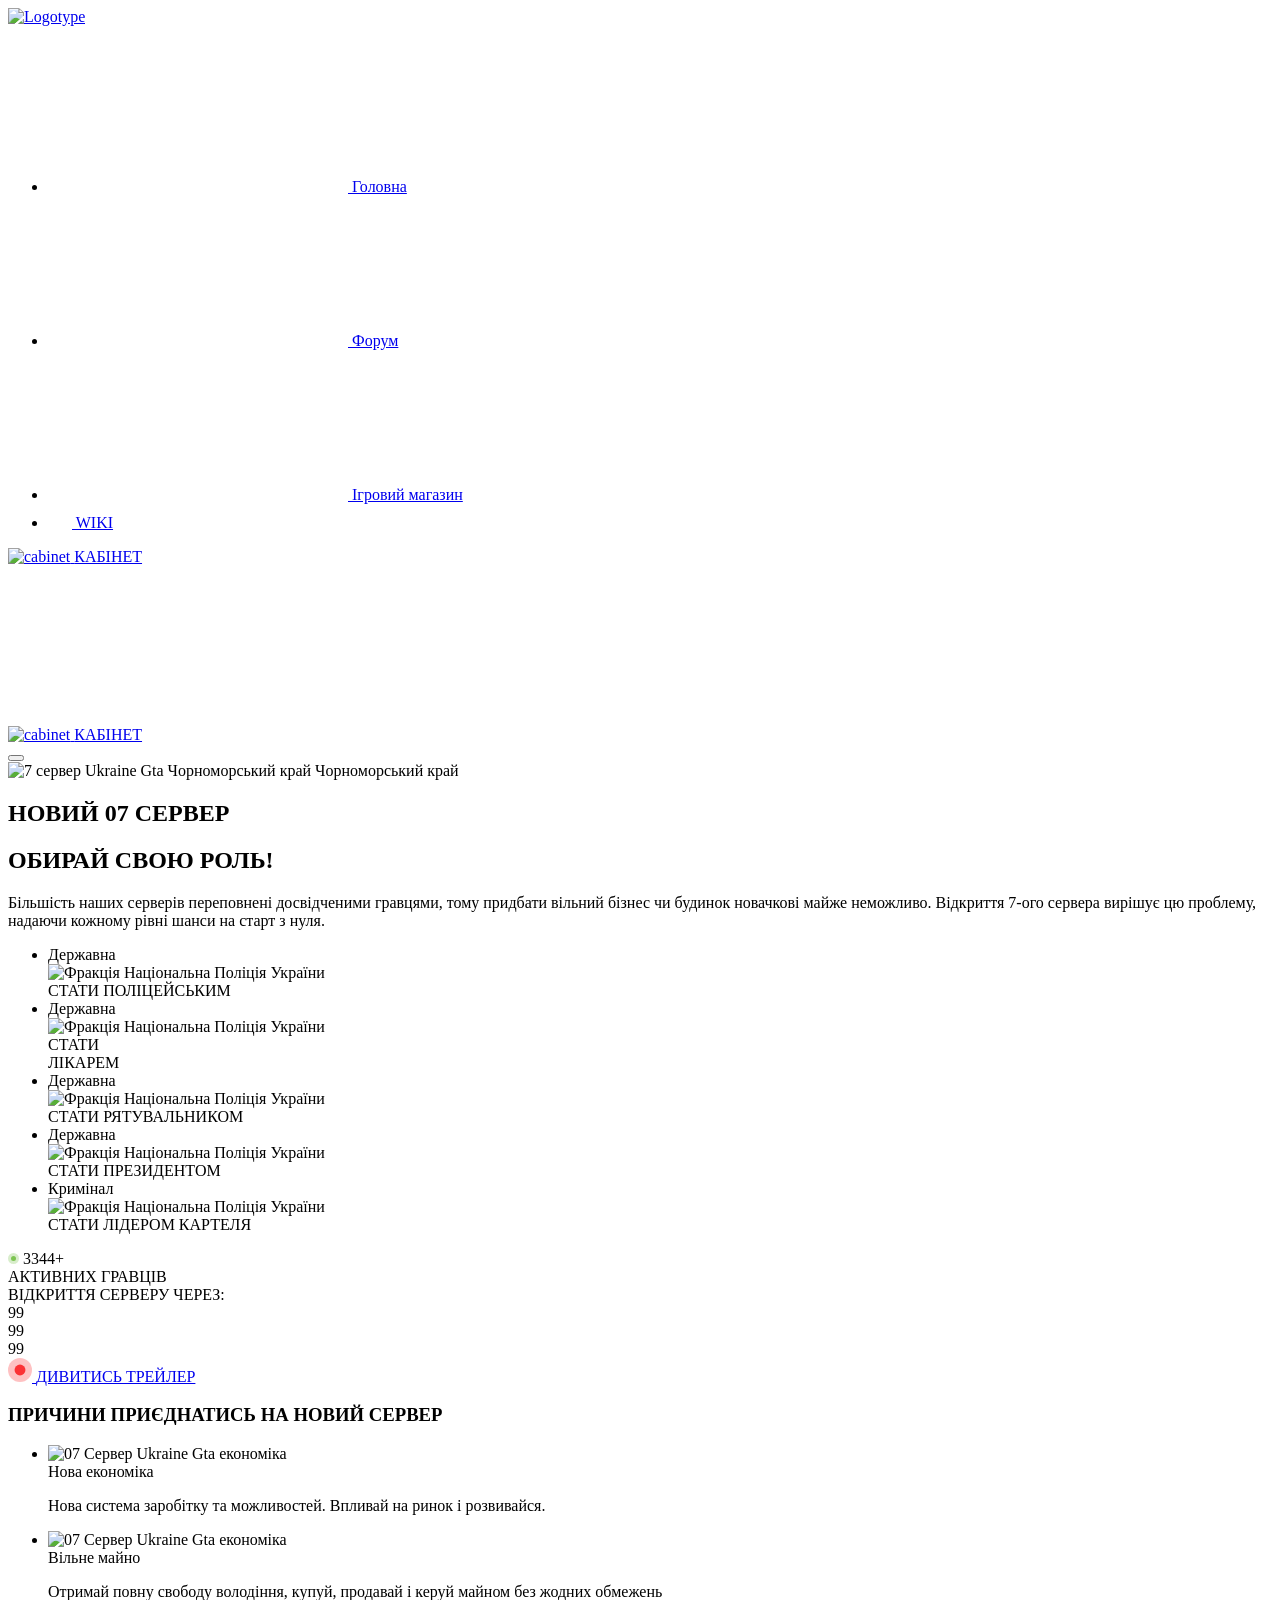
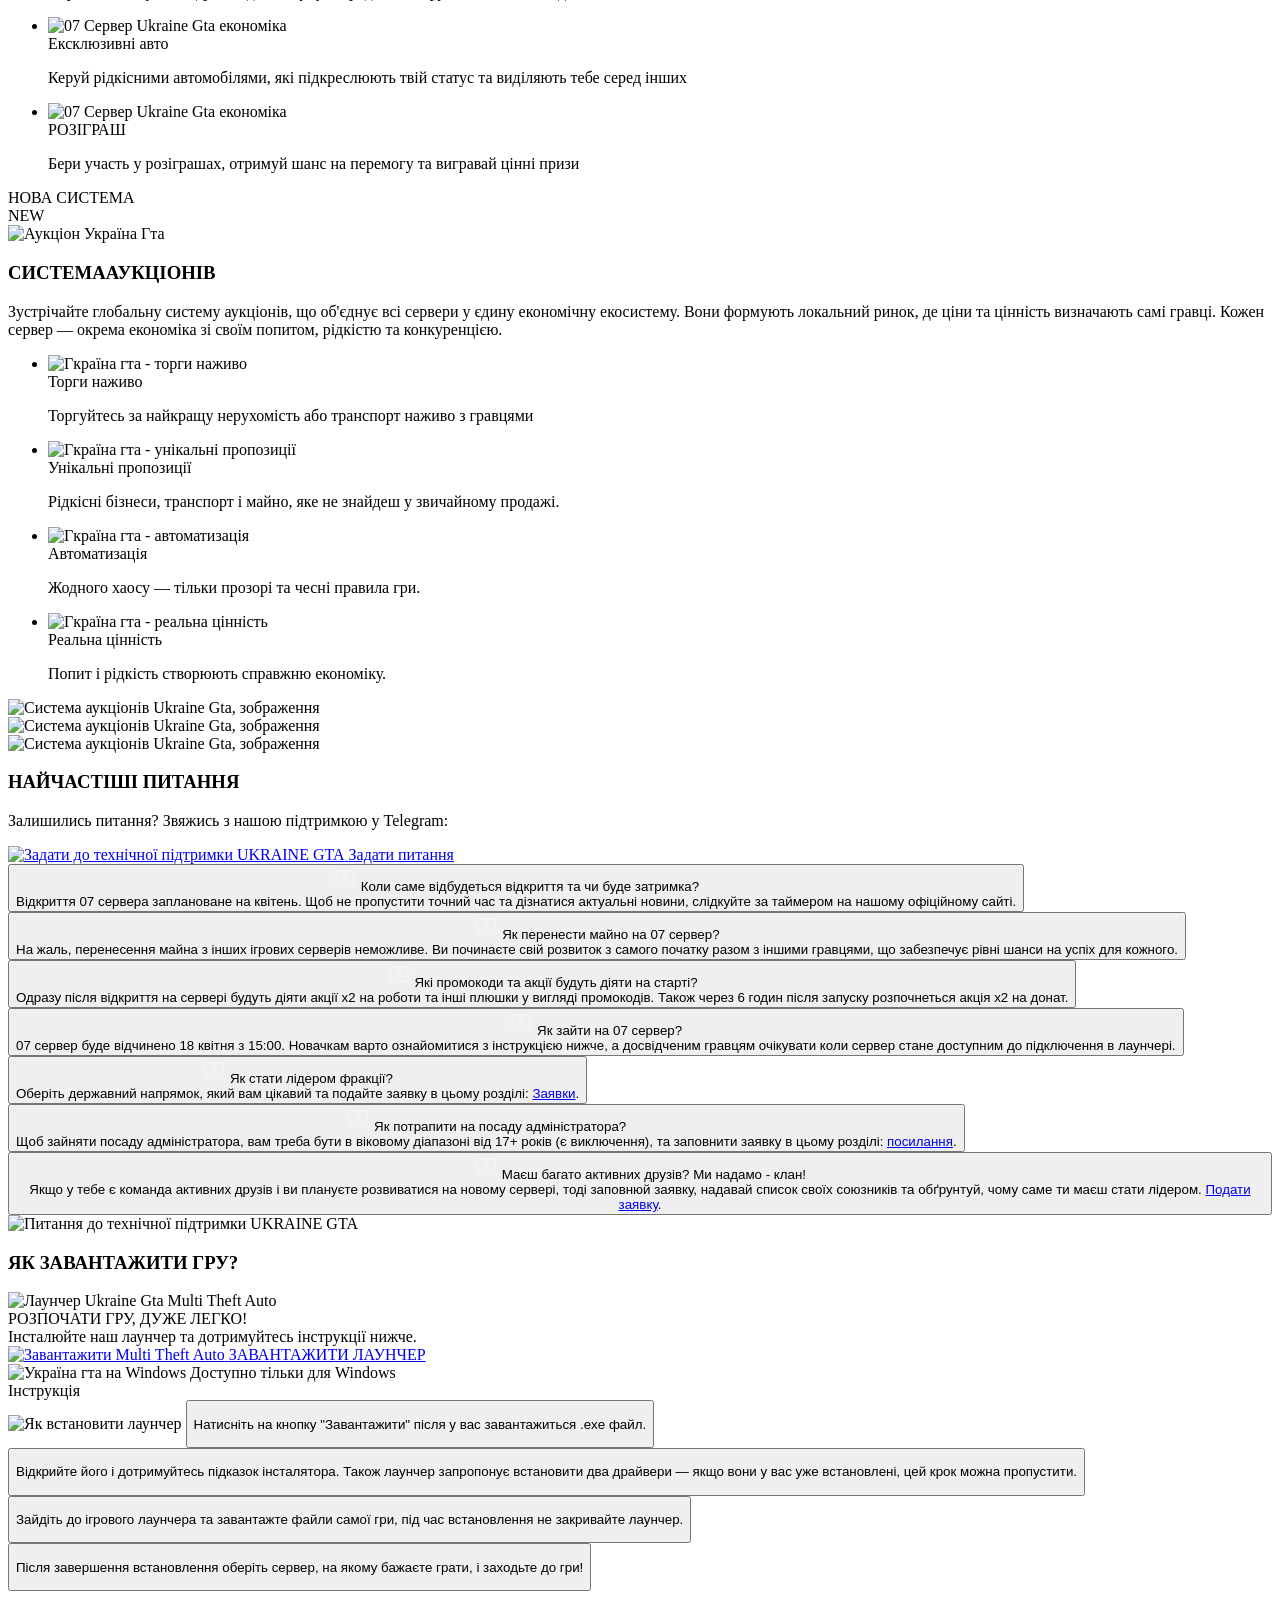
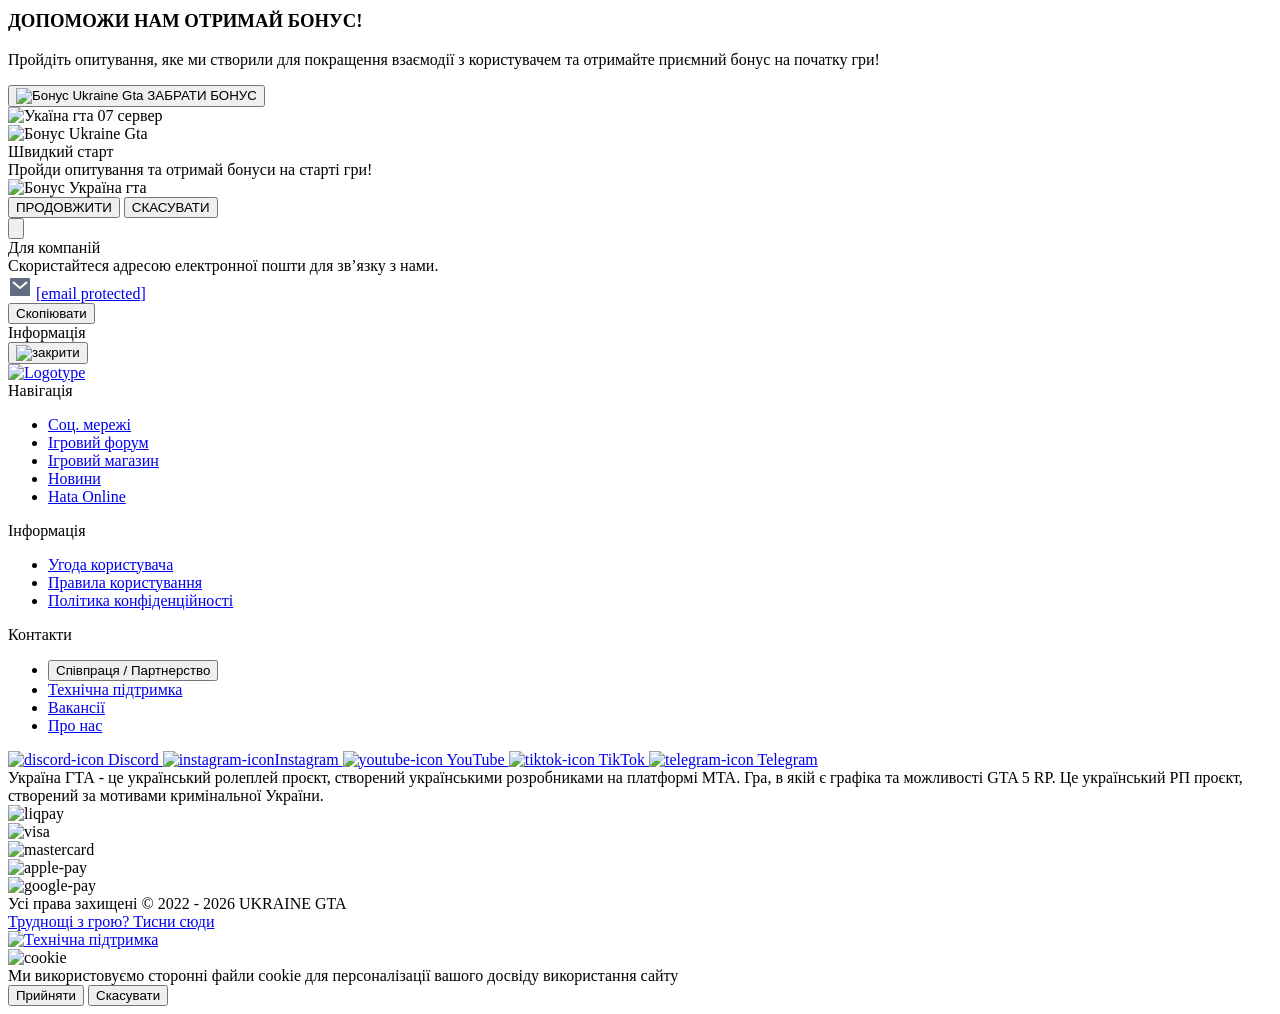
==== 127.0.0.1_8081/dl/index.html @ bbbc967e "Add files via upload" ====
<!DOCTYPE html><html lang="uk"><head><title>Відкриття нового сервера UKRAINE GTA 07 — Чорноморський край | Нова економіка та можливості</title>
<meta name="description" content="Анонс відкриття нового сервера UKRAINE GTA 07 «Чорноморський край». На вас чекає оновлена економіка, нові знайомства, унікальні можливості для розвитку та захопливе ігрове життя. Приєднуйтесь та почніть нову історію вже сьогодні!">

<meta charset="UTF-8">
<meta name="format-detection" content="telephone=no">

<link rel="canonical" href="https://ukraine-gta.com.ua/uk/black-sea-region/">


<style type="text/css">@font-face {font-family:Nunito Sans;font-style:normal;font-weight:400;src:url(../../ukraine-gta.com.ua/cf-fonts/v/nunito-sans/5.0.11/cyrillic-ext/opsz/normal.woff2);unicode-range:U+0460-052F,U+1C80-1C88,U+20B4,U+2DE0-2DFF,U+A640-A69F,U+FE2E-FE2F;font-display:swap;}@font-face {font-family:Nunito Sans;font-style:normal;font-weight:400;src:url(../../ukraine-gta.com.ua/cf-fonts/v/nunito-sans/5.0.11/latin-ext/opsz/normal.woff2);unicode-range:U+0100-02AF,U+0304,U+0308,U+0329,U+1E00-1E9F,U+1EF2-1EFF,U+2020,U+20A0-20AB,U+20AD-20CF,U+2113,U+2C60-2C7F,U+A720-A7FF;font-display:swap;}@font-face {font-family:Nunito Sans;font-style:normal;font-weight:400;src:url(../../ukraine-gta.com.ua/cf-fonts/v/nunito-sans/5.0.11/vietnamese/opsz/normal.woff2);unicode-range:U+0102-0103,U+0110-0111,U+0128-0129,U+0168-0169,U+01A0-01A1,U+01AF-01B0,U+0300-0301,U+0303-0304,U+0308-0309,U+0323,U+0329,U+1EA0-1EF9,U+20AB;font-display:swap;}@font-face {font-family:Nunito Sans;font-style:normal;font-weight:400;src:url(../../ukraine-gta.com.ua/cf-fonts/v/nunito-sans/5.0.11/cyrillic/opsz/normal.woff2);unicode-range:U+0301,U+0400-045F,U+0490-0491,U+04B0-04B1,U+2116;font-display:swap;}@font-face {font-family:Nunito Sans;font-style:normal;font-weight:400;src:url(../../ukraine-gta.com.ua/cf-fonts/v/nunito-sans/5.0.11/latin/opsz/normal.woff2);unicode-range:U+0000-00FF,U+0131,U+0152-0153,U+02BB-02BC,U+02C6,U+02DA,U+02DC,U+0304,U+0308,U+0329,U+2000-206F,U+2074,U+20AC,U+2122,U+2191,U+2193,U+2212,U+2215,U+FEFF,U+FFFD;font-display:swap;}@font-face {font-family:Nunito Sans;font-style:italic;font-weight:400;src:url(../../ukraine-gta.com.ua/cf-fonts/v/nunito-sans/5.0.11/cyrillic-ext/opsz/italic.woff2);unicode-range:U+0460-052F,U+1C80-1C88,U+20B4,U+2DE0-2DFF,U+A640-A69F,U+FE2E-FE2F;font-display:swap;}@font-face {font-family:Nunito Sans;font-style:italic;font-weight:400;src:url(../../ukraine-gta.com.ua/cf-fonts/v/nunito-sans/5.0.11/cyrillic/opsz/italic.woff2);unicode-range:U+0301,U+0400-045F,U+0490-0491,U+04B0-04B1,U+2116;font-display:swap;}@font-face {font-family:Nunito Sans;font-style:italic;font-weight:400;src:url(../../ukraine-gta.com.ua/cf-fonts/v/nunito-sans/5.0.11/latin-ext/opsz/italic.woff2);unicode-range:U+0100-02AF,U+0304,U+0308,U+0329,U+1E00-1E9F,U+1EF2-1EFF,U+2020,U+20A0-20AB,U+20AD-20CF,U+2113,U+2C60-2C7F,U+A720-A7FF;font-display:swap;}@font-face {font-family:Nunito Sans;font-style:italic;font-weight:400;src:url(../../ukraine-gta.com.ua/cf-fonts/v/nunito-sans/5.0.11/vietnamese/opsz/italic.woff2);unicode-range:U+0102-0103,U+0110-0111,U+0128-0129,U+0168-0169,U+01A0-01A1,U+01AF-01B0,U+0300-0301,U+0303-0304,U+0308-0309,U+0323,U+0329,U+1EA0-1EF9,U+20AB;font-display:swap;}@font-face {font-family:Nunito Sans;font-style:italic;font-weight:400;src:url(../../ukraine-gta.com.ua/cf-fonts/v/nunito-sans/5.0.11/latin/opsz/italic.woff2);unicode-range:U+0000-00FF,U+0131,U+0152-0153,U+02BB-02BC,U+02C6,U+02DA,U+02DC,U+0304,U+0308,U+0329,U+2000-206F,U+2074,U+20AC,U+2122,U+2191,U+2193,U+2212,U+2215,U+FEFF,U+FFFD;font-display:swap;}@font-face {font-family:Nunito;font-style:normal;font-weight:400;src:url(../../ukraine-gta.com.ua/cf-fonts/v/nunito/5.0.16/latin/wght/normal.woff2);unicode-range:U+0000-00FF,U+0131,U+0152-0153,U+02BB-02BC,U+02C6,U+02DA,U+02DC,U+0304,U+0308,U+0329,U+2000-206F,U+2074,U+20AC,U+2122,U+2191,U+2193,U+2212,U+2215,U+FEFF,U+FFFD;font-display:swap;}@font-face {font-family:Nunito;font-style:normal;font-weight:400;src:url(../../ukraine-gta.com.ua/cf-fonts/v/nunito/5.0.16/cyrillic/wght/normal.woff2);unicode-range:U+0301,U+0400-045F,U+0490-0491,U+04B0-04B1,U+2116;font-display:swap;}@font-face {font-family:Nunito;font-style:normal;font-weight:400;src:url(../../ukraine-gta.com.ua/cf-fonts/v/nunito/5.0.16/cyrillic-ext/wght/normal.woff2);unicode-range:U+0460-052F,U+1C80-1C88,U+20B4,U+2DE0-2DFF,U+A640-A69F,U+FE2E-FE2F;font-display:swap;}@font-face {font-family:Nunito;font-style:normal;font-weight:400;src:url(../../ukraine-gta.com.ua/cf-fonts/v/nunito/5.0.16/latin-ext/wght/normal.woff2);unicode-range:U+0100-02AF,U+0304,U+0308,U+0329,U+1E00-1E9F,U+1EF2-1EFF,U+2020,U+20A0-20AB,U+20AD-20CF,U+2113,U+2C60-2C7F,U+A720-A7FF;font-display:swap;}@font-face {font-family:Nunito;font-style:normal;font-weight:400;src:url(../../ukraine-gta.com.ua/cf-fonts/v/nunito/5.0.16/vietnamese/wght/normal.woff2);unicode-range:U+0102-0103,U+0110-0111,U+0128-0129,U+0168-0169,U+01A0-01A1,U+01AF-01B0,U+0300-0301,U+0303-0304,U+0308-0309,U+0323,U+0329,U+1EA0-1EF9,U+20AB;font-display:swap;}@font-face {font-family:Nunito;font-style:normal;font-weight:600;src:url(../../ukraine-gta.com.ua/cf-fonts/v/nunito/5.0.16/cyrillic-ext/wght/normal.woff2);unicode-range:U+0460-052F,U+1C80-1C88,U+20B4,U+2DE0-2DFF,U+A640-A69F,U+FE2E-FE2F;font-display:swap;}@font-face {font-family:Nunito;font-style:normal;font-weight:600;src:url(../../ukraine-gta.com.ua/cf-fonts/v/nunito/5.0.16/latin-ext/wght/normal.woff2);unicode-range:U+0100-02AF,U+0304,U+0308,U+0329,U+1E00-1E9F,U+1EF2-1EFF,U+2020,U+20A0-20AB,U+20AD-20CF,U+2113,U+2C60-2C7F,U+A720-A7FF;font-display:swap;}@font-face {font-family:Nunito;font-style:normal;font-weight:600;src:url(../../ukraine-gta.com.ua/cf-fonts/v/nunito/5.0.16/cyrillic/wght/normal.woff2);unicode-range:U+0301,U+0400-045F,U+0490-0491,U+04B0-04B1,U+2116;font-display:swap;}@font-face {font-family:Nunito;font-style:normal;font-weight:600;src:url(../../ukraine-gta.com.ua/cf-fonts/v/nunito/5.0.16/latin/wght/normal.woff2);unicode-range:U+0000-00FF,U+0131,U+0152-0153,U+02BB-02BC,U+02C6,U+02DA,U+02DC,U+0304,U+0308,U+0329,U+2000-206F,U+2074,U+20AC,U+2122,U+2191,U+2193,U+2212,U+2215,U+FEFF,U+FFFD;font-display:swap;}@font-face {font-family:Nunito;font-style:normal;font-weight:600;src:url(../../ukraine-gta.com.ua/cf-fonts/v/nunito/5.0.16/vietnamese/wght/normal.woff2);unicode-range:U+0102-0103,U+0110-0111,U+0128-0129,U+0168-0169,U+01A0-01A1,U+01AF-01B0,U+0300-0301,U+0303-0304,U+0308-0309,U+0323,U+0329,U+1EA0-1EF9,U+20AB;font-display:swap;}@font-face {font-family:Nunito;font-style:normal;font-weight:700;src:url(../../ukraine-gta.com.ua/cf-fonts/v/nunito/5.0.16/vietnamese/wght/normal.woff2);unicode-range:U+0102-0103,U+0110-0111,U+0128-0129,U+0168-0169,U+01A0-01A1,U+01AF-01B0,U+0300-0301,U+0303-0304,U+0308-0309,U+0323,U+0329,U+1EA0-1EF9,U+20AB;font-display:swap;}@font-face {font-family:Nunito;font-style:normal;font-weight:700;src:url(../../ukraine-gta.com.ua/cf-fonts/v/nunito/5.0.16/cyrillic/wght/normal.woff2);unicode-range:U+0301,U+0400-045F,U+0490-0491,U+04B0-04B1,U+2116;font-display:swap;}@font-face {font-family:Nunito;font-style:normal;font-weight:700;src:url(../../ukraine-gta.com.ua/cf-fonts/v/nunito/5.0.16/cyrillic-ext/wght/normal.woff2);unicode-range:U+0460-052F,U+1C80-1C88,U+20B4,U+2DE0-2DFF,U+A640-A69F,U+FE2E-FE2F;font-display:swap;}@font-face {font-family:Nunito;font-style:normal;font-weight:700;src:url(../../ukraine-gta.com.ua/cf-fonts/v/nunito/5.0.16/latin/wght/normal.woff2);unicode-range:U+0000-00FF,U+0131,U+0152-0153,U+02BB-02BC,U+02C6,U+02DA,U+02DC,U+0304,U+0308,U+0329,U+2000-206F,U+2074,U+20AC,U+2122,U+2191,U+2193,U+2212,U+2215,U+FEFF,U+FFFD;font-display:swap;}@font-face {font-family:Nunito;font-style:normal;font-weight:700;src:url(../../ukraine-gta.com.ua/cf-fonts/v/nunito/5.0.16/latin-ext/wght/normal.woff2);unicode-range:U+0100-02AF,U+0304,U+0308,U+0329,U+1E00-1E9F,U+1EF2-1EFF,U+2020,U+20A0-20AB,U+20AD-20CF,U+2113,U+2C60-2C7F,U+A720-A7FF;font-display:swap;}@font-face {font-family:Nunito;font-style:italic;font-weight:400;src:url(../../ukraine-gta.com.ua/cf-fonts/v/nunito/5.0.16/vietnamese/wght/italic.woff2);unicode-range:U+0102-0103,U+0110-0111,U+0128-0129,U+0168-0169,U+01A0-01A1,U+01AF-01B0,U+0300-0301,U+0303-0304,U+0308-0309,U+0323,U+0329,U+1EA0-1EF9,U+20AB;font-display:swap;}@font-face {font-family:Nunito;font-style:italic;font-weight:400;src:url(../../ukraine-gta.com.ua/cf-fonts/v/nunito/5.0.16/latin-ext/wght/italic.woff2);unicode-range:U+0100-02AF,U+0304,U+0308,U+0329,U+1E00-1E9F,U+1EF2-1EFF,U+2020,U+20A0-20AB,U+20AD-20CF,U+2113,U+2C60-2C7F,U+A720-A7FF;font-display:swap;}@font-face {font-family:Nunito;font-style:italic;font-weight:400;src:url(../../ukraine-gta.com.ua/cf-fonts/v/nunito/5.0.16/latin/wght/italic.woff2);unicode-range:U+0000-00FF,U+0131,U+0152-0153,U+02BB-02BC,U+02C6,U+02DA,U+02DC,U+0304,U+0308,U+0329,U+2000-206F,U+2074,U+20AC,U+2122,U+2191,U+2193,U+2212,U+2215,U+FEFF,U+FFFD;font-display:swap;}@font-face {font-family:Nunito;font-style:italic;font-weight:400;src:url(../../ukraine-gta.com.ua/cf-fonts/v/nunito/5.0.16/cyrillic/wght/italic.woff2);unicode-range:U+0301,U+0400-045F,U+0490-0491,U+04B0-04B1,U+2116;font-display:swap;}@font-face {font-family:Nunito;font-style:italic;font-weight:400;src:url(../../ukraine-gta.com.ua/cf-fonts/v/nunito/5.0.16/cyrillic-ext/wght/italic.woff2);unicode-range:U+0460-052F,U+1C80-1C88,U+20B4,U+2DE0-2DFF,U+A640-A69F,U+FE2E-FE2F;font-display:swap;}@font-face {font-family:Open Sans;font-style:normal;font-weight:400;src:url(../../ukraine-gta.com.ua/cf-fonts/v/open-sans/5.0.20/greek-ext/wght/normal.woff2);unicode-range:U+1F00-1FFF;font-display:swap;}@font-face {font-family:Open Sans;font-style:normal;font-weight:400;src:url(../../ukraine-gta.com.ua/cf-fonts/v/open-sans/5.0.20/latin-ext/wght/normal.woff2);unicode-range:U+0100-02AF,U+0304,U+0308,U+0329,U+1E00-1E9F,U+1EF2-1EFF,U+2020,U+20A0-20AB,U+20AD-20CF,U+2113,U+2C60-2C7F,U+A720-A7FF;font-display:swap;}@font-face {font-family:Open Sans;font-style:normal;font-weight:400;src:url(../../ukraine-gta.com.ua/cf-fonts/v/open-sans/5.0.20/cyrillic-ext/wght/normal.woff2);unicode-range:U+0460-052F,U+1C80-1C88,U+20B4,U+2DE0-2DFF,U+A640-A69F,U+FE2E-FE2F;font-display:swap;}@font-face {font-family:Open Sans;font-style:normal;font-weight:400;src:url(../../ukraine-gta.com.ua/cf-fonts/v/open-sans/5.0.20/hebrew/wght/normal.woff2);unicode-range:U+0590-05FF,U+200C-2010,U+20AA,U+25CC,U+FB1D-FB4F;font-display:swap;}@font-face {font-family:Open Sans;font-style:normal;font-weight:400;src:url(../../ukraine-gta.com.ua/cf-fonts/v/open-sans/5.0.20/latin/wght/normal.woff2);unicode-range:U+0000-00FF,U+0131,U+0152-0153,U+02BB-02BC,U+02C6,U+02DA,U+02DC,U+0304,U+0308,U+0329,U+2000-206F,U+2074,U+20AC,U+2122,U+2191,U+2193,U+2212,U+2215,U+FEFF,U+FFFD;font-display:swap;}@font-face {font-family:Open Sans;font-style:normal;font-weight:400;src:url(../../ukraine-gta.com.ua/cf-fonts/v/open-sans/5.0.20/vietnamese/wght/normal.woff2);unicode-range:U+0102-0103,U+0110-0111,U+0128-0129,U+0168-0169,U+01A0-01A1,U+01AF-01B0,U+0300-0301,U+0303-0304,U+0308-0309,U+0323,U+0329,U+1EA0-1EF9,U+20AB;font-display:swap;}@font-face {font-family:Open Sans;font-style:normal;font-weight:400;src:url(../../ukraine-gta.com.ua/cf-fonts/v/open-sans/5.0.20/cyrillic/wght/normal.woff2);unicode-range:U+0301,U+0400-045F,U+0490-0491,U+04B0-04B1,U+2116;font-display:swap;}@font-face {font-family:Open Sans;font-style:normal;font-weight:400;src:url(../../ukraine-gta.com.ua/cf-fonts/v/open-sans/5.0.20/greek/wght/normal.woff2);unicode-range:U+0370-03FF;font-display:swap;}@font-face {font-family:Open Sans;font-style:normal;font-weight:600;src:url(../../ukraine-gta.com.ua/cf-fonts/v/open-sans/5.0.20/greek/wght/normal.woff2);unicode-range:U+0370-03FF;font-display:swap;}@font-face {font-family:Open Sans;font-style:normal;font-weight:600;src:url(../../ukraine-gta.com.ua/cf-fonts/v/open-sans/5.0.20/vietnamese/wght/normal.woff2);unicode-range:U+0102-0103,U+0110-0111,U+0128-0129,U+0168-0169,U+01A0-01A1,U+01AF-01B0,U+0300-0301,U+0303-0304,U+0308-0309,U+0323,U+0329,U+1EA0-1EF9,U+20AB;font-display:swap;}@font-face {font-family:Open Sans;font-style:normal;font-weight:600;src:url(../../ukraine-gta.com.ua/cf-fonts/v/open-sans/5.0.20/latin/wght/normal.woff2);unicode-range:U+0000-00FF,U+0131,U+0152-0153,U+02BB-02BC,U+02C6,U+02DA,U+02DC,U+0304,U+0308,U+0329,U+2000-206F,U+2074,U+20AC,U+2122,U+2191,U+2193,U+2212,U+2215,U+FEFF,U+FFFD;font-display:swap;}@font-face {font-family:Open Sans;font-style:normal;font-weight:600;src:url(../../ukraine-gta.com.ua/cf-fonts/v/open-sans/5.0.20/cyrillic-ext/wght/normal.woff2);unicode-range:U+0460-052F,U+1C80-1C88,U+20B4,U+2DE0-2DFF,U+A640-A69F,U+FE2E-FE2F;font-display:swap;}@font-face {font-family:Open Sans;font-style:normal;font-weight:600;src:url(../../ukraine-gta.com.ua/cf-fonts/v/open-sans/5.0.20/hebrew/wght/normal.woff2);unicode-range:U+0590-05FF,U+200C-2010,U+20AA,U+25CC,U+FB1D-FB4F;font-display:swap;}@font-face {font-family:Open Sans;font-style:normal;font-weight:600;src:url(../../ukraine-gta.com.ua/cf-fonts/v/open-sans/5.0.20/latin-ext/wght/normal.woff2);unicode-range:U+0100-02AF,U+0304,U+0308,U+0329,U+1E00-1E9F,U+1EF2-1EFF,U+2020,U+20A0-20AB,U+20AD-20CF,U+2113,U+2C60-2C7F,U+A720-A7FF;font-display:swap;}@font-face {font-family:Open Sans;font-style:normal;font-weight:600;src:url(../../ukraine-gta.com.ua/cf-fonts/v/open-sans/5.0.20/cyrillic/wght/normal.woff2);unicode-range:U+0301,U+0400-045F,U+0490-0491,U+04B0-04B1,U+2116;font-display:swap;}@font-face {font-family:Open Sans;font-style:normal;font-weight:600;src:url(../../ukraine-gta.com.ua/cf-fonts/v/open-sans/5.0.20/greek-ext/wght/normal.woff2);unicode-range:U+1F00-1FFF;font-display:swap;}@font-face {font-family:Open Sans;font-style:normal;font-weight:700;src:url(../../ukraine-gta.com.ua/cf-fonts/v/open-sans/5.0.20/greek-ext/wght/normal.woff2);unicode-range:U+1F00-1FFF;font-display:swap;}@font-face {font-family:Open Sans;font-style:normal;font-weight:700;src:url(../../ukraine-gta.com.ua/cf-fonts/v/open-sans/5.0.20/cyrillic-ext/wght/normal.woff2);unicode-range:U+0460-052F,U+1C80-1C88,U+20B4,U+2DE0-2DFF,U+A640-A69F,U+FE2E-FE2F;font-display:swap;}@font-face {font-family:Open Sans;font-style:normal;font-weight:700;src:url(../../ukraine-gta.com.ua/cf-fonts/v/open-sans/5.0.20/latin-ext/wght/normal.woff2);unicode-range:U+0100-02AF,U+0304,U+0308,U+0329,U+1E00-1E9F,U+1EF2-1EFF,U+2020,U+20A0-20AB,U+20AD-20CF,U+2113,U+2C60-2C7F,U+A720-A7FF;font-display:swap;}@font-face {font-family:Open Sans;font-style:normal;font-weight:700;src:url(../../ukraine-gta.com.ua/cf-fonts/v/open-sans/5.0.20/hebrew/wght/normal.woff2);unicode-range:U+0590-05FF,U+200C-2010,U+20AA,U+25CC,U+FB1D-FB4F;font-display:swap;}@font-face {font-family:Open Sans;font-style:normal;font-weight:700;src:url(../../ukraine-gta.com.ua/cf-fonts/v/open-sans/5.0.20/latin/wght/normal.woff2);unicode-range:U+0000-00FF,U+0131,U+0152-0153,U+02BB-02BC,U+02C6,U+02DA,U+02DC,U+0304,U+0308,U+0329,U+2000-206F,U+2074,U+20AC,U+2122,U+2191,U+2193,U+2212,U+2215,U+FEFF,U+FFFD;font-display:swap;}@font-face {font-family:Open Sans;font-style:normal;font-weight:700;src:url(../../ukraine-gta.com.ua/cf-fonts/v/open-sans/5.0.20/greek/wght/normal.woff2);unicode-range:U+0370-03FF;font-display:swap;}@font-face {font-family:Open Sans;font-style:normal;font-weight:700;src:url(../../ukraine-gta.com.ua/cf-fonts/v/open-sans/5.0.20/vietnamese/wght/normal.woff2);unicode-range:U+0102-0103,U+0110-0111,U+0128-0129,U+0168-0169,U+01A0-01A1,U+01AF-01B0,U+0300-0301,U+0303-0304,U+0308-0309,U+0323,U+0329,U+1EA0-1EF9,U+20AB;font-display:swap;}@font-face {font-family:Open Sans;font-style:normal;font-weight:700;src:url(../../ukraine-gta.com.ua/cf-fonts/v/open-sans/5.0.20/cyrillic/wght/normal.woff2);unicode-range:U+0301,U+0400-045F,U+0490-0491,U+04B0-04B1,U+2116;font-display:swap;}</style>

<meta name="viewport" content="width=device-width">


<script type="606313fcca1f863d51f4de42-text/javascript">(function (w, d, s, l, i) {
        w[l] = w[l] || []; w[l].push({
            'gtm.start':
                new Date().getTime(), event: 'gtm.js'
        }); var f = d.getElementsByTagName(s)[0],
            j = d.createElement(s), dl = l != 'dataLayer' ? '&l=' + l : ''; j.async = true; j.src =
                'https://www.googletagmanager.com/gtm.js?id=' + i + dl; f.parentNode.insertBefore(j, f);
    })(window, document, 'script', 'dataLayer', 'GTM-PK3MH443');</script>

<noscript><iframe src="https://www.googletagmanager.com/ns.html?id=GTM-PK3MH443" height="0" width="0"
        style="display:none;visibility:hidden"></iframe></noscript>

<link async="" rel="stylesheet" href="../../ukraine-gta.com.ua/assets/css/main_v%3D22.css">
<script type="606313fcca1f863d51f4de42-module" crossorigin="" src="../../ukraine-gta.com.ua/assets/js/main_v%3D22.js"></script>

                                    <link defer="" rel="stylesheet" href="../../ukraine-gta.com.ua/assets/css/7-server_v%3D22.css">

<script src="../../ukraine-gta.com.ua/assets/js/jquery-3.7.1.min.js" type="606313fcca1f863d51f4de42-text/javascript"></script>

<script src="../../cdnjs.cloudflare.com/ajax/libs/jquery-cookie/1.4.1/jquery.cookie.min.js" crossorigin="anonymous" referrerpolicy="no-referrer" type="606313fcca1f863d51f4de42-text/javascript"></script>


<link rel="manifest" href="/webmanifest.php">

<!-- ICONS -->
<link rel="apple-touch-icon" sizes="180x180" href="../../ukraine-gta.com.ua/images/apple-touch-icon.png">
<link rel="apple-touch-icon" sizes="48x48" href="../../ukraine-gta.com.ua/images/favicon-48x48.png">
<link rel="icon" type="image/png" sizes="48x48" href="../../ukraine-gta.com.ua/images/favicon-48x48.png">
<link rel="icon" type="image/png" sizes="32x32" href="../../ukraine-gta.com.ua/images/favicon-32x32.png">
<link rel="icon" type="image/png" sizes="16x16" href="../../ukraine-gta.com.ua/images/favicon-16x16.png">
<link rel="shortcut icon" href="../../ukraine-gta.com.ua/images/favicon.ico">
<link rel="mask-icon" href="../../ukraine-gta.com.ua/images/safari-pinned-tab.svg" color="#15151D">
<meta name="msapplication-TileColor" content="#15151D">
<meta name="theme-color" content="#15151D">

<meta property="og:site_name" content="Онлайн гра про Україну - UKRAINE GTA">
<meta property="og:type" content="website">
<meta property="og:title" content="Відкриття нового сервера UKRAINE GTA 07 — Чорноморський край | Нова економіка та можливості">
<meta property="og:url" content="https://ukraine-gta.com.ua/uk/black-sea-region">



<script type="application/ld+json">
    {
            "@context": "https://schema.org",
            "@type": "WebSite",
            "url": "https://ukraine-gta.com.ua/",
            "name": "Відкриття нового сервера UKRAINE GTA 07 — Чорноморський край | Нова економіка та можливості",
                    "description": "Анонс відкриття нового сервера UKRAINE GTA 07 «Чорноморський край». На вас чекає оновлена економіка, нові знайомства, унікальні можливості для розвитку та захопливе ігрове життя. Приєднуйтесь та почніть нову історію вже сьогодні!",
                    "potentialAction": {
                            "@type": "SearchAction",
                            "target": "https://ukraine-gta.com.ua/?s={search_term_string}",
                            "query-input": "required name=search_term_string"
                    },
                    "publisher": {
                            "@type": "Organization",
                            "name": "Відкриття нового сервера UKRAINE GTA 07 — Чорноморський край | Нова економіка та можливості",
                            "logo": {
                            "@type": "ImageObject",
                            "url": "https://ukraine-gta.com.ua/images/main-img/logo.png"
                            }
                    }
    }
</script>

</head>


<body>

    <script type="606313fcca1f863d51f4de42-text/javascript">
        window.isPageTranslate = false;
    </script>


    <style>
        @media (max-width: 1320px) {
            .menu__list {
                gap: 10px 18px;
            }
        }

        @media (max-width: 1198.80px) {
            .menu__list {
                gap: 32px;
            }
        }



        .menu__list {
            gap: 10px 24px;
        }

        @media (max-width: 1198.8px) {
            .menu__list {
                gap: 32px;
            }
        }

        /* HEADER */
    </style>

    <div class="wrapper">
        <header class="header">
            <div class="header__container">
                <div class="header__left">
                    <a href="/uk/" original-href="/" class="header__logo">
                        <img loading="lazy" src="../../ukraine-gta.com.ua/images/main-img/logo.png" alt="Logotype">
                    </a>
                    <div class="header__menu menu">
                        <nav class="menu__body">
                            <ul class="menu__list">
                                <li class="menu__item">
                                    <a href="/uk/" original-href="/" class="menu__link">
                                        <svg>
                                            <use xlink:href="#icon-home"></use>
                                        </svg>
                                        <span custom-lang="header-main">
                                            Головна                                        </span>
                                    </a>
                                </li>
                                <li class="menu__item">
                                    <a href="https://forum.ukraine-gta.com.ua/" class="menu__link">
                                        <svg>
                                            <use xlink:href="#icon-forum"></use>
                                        </svg>
                                        <span custom-lang="header-forum">
                                            Форум                                        </span>
                                    </a>
                                </li>
                                <li class="menu__item">
                                    <a href="/uk/donate/" original-href="/donate/" class="menu__link">
                                        <svg>
                                            <use xlink:href="#icon-shop"></use>
                                        </svg>
                                        <span custom-lang="header-shop">
                                            Ігровий магазин                                        </span>
                                    </a>
                                </li>
                                <li class="menu__item">
                                    <a href="https://wiki.ukraine-gta.com.ua/" class="menu__link">
                                        <svg width="24" height="24" viewBox="0 0 24 24" fill="none" xmlns="http://www.w3.org/2000/svg">
                                            <g>
                                                <path d="M3.04344 15.6396C3.04344 15.6696 3.02344 15.7097 3.02344 15.7397C3.94344 17.5797 5.44345 19.0896 7.28345 19.9996C7.31345 19.9996 7.35344 19.9796 7.38344 19.9796C7.04344 18.8196 6.78344 17.6296 6.59344 16.4396C5.39344 16.2396 4.20344 15.9796 3.04344 15.6396Z" fill="white"></path>
                                                <path d="M20.3628 15.6396C20.3628 15.6696 20.3828 15.7097 20.3828 15.7397C19.4628 17.5797 17.9628 19.0896 16.1228 19.9996C16.0928 19.9996 16.0528 19.9796 16.0228 19.9796C16.3628 18.8196 16.6228 17.6296 16.8128 16.4396C18.0128 16.2396 19.2028 15.9796 20.3628 15.6396Z" fill="white"></path>
                                                <path d="M20.0798 7.4397C19.1398 5.4697 17.5498 3.87971 15.5898 2.94971C15.9498 4.13971 16.2498 5.35971 16.4498 6.57971C17.6698 6.77971 18.8898 7.0697 20.0798 7.4397Z" fill="white"></path>
                                                <path d="M2.94141 7.43979C4.14141 7.07979 5.36142 6.7798 6.58142 6.5798C6.78142 5.3898 7.03141 4.2098 7.37141 3.0498C7.34141 3.0498 7.30141 3.02979 7.27141 3.02979C5.39141 3.95979 3.86141 5.52979 2.94141 7.43979Z" fill="white"></path>
                                                <path d="M14.8314 6.37C14.5914 5.07 14.2914 3.77001 13.8614 2.51001C13.8414 2.44001 13.8414 2.38002 13.8314 2.30002C13.0914 2.12002 12.3114 2 11.5114 2C10.7014 2 9.93141 2.11002 9.18141 2.30002C9.17141 2.37002 9.18141 2.43001 9.16141 2.51001C8.74141 3.77001 8.43141 5.07 8.19141 6.37C10.4014 6.13 12.6214 6.13 14.8314 6.37Z" fill="white"></path>
                                                <path d="M6.37 8.18994C5.06 8.42994 3.76999 8.72994 2.50999 9.15994C2.43999 9.17994 2.37999 9.17994 2.29999 9.18994C2.11999 9.92994 2 10.7099 2 11.5099C2 12.3199 2.10999 13.0899 2.29999 13.8399C2.36999 13.8499 2.42999 13.84 2.50999 13.86C3.76999 14.28 5.06 14.59 6.37 14.83C6.13 12.62 6.13 10.3999 6.37 8.18994Z" fill="white"></path>
                                                <path d="M20.7106 9.18994C20.6406 9.18994 20.5806 9.17994 20.5006 9.15994C19.2406 8.73994 17.9406 8.42994 16.6406 8.18994C16.8906 10.3999 16.8906 12.6199 16.6406 14.8199C17.9406 14.5799 19.2406 14.2799 20.5006 13.8499C20.5706 13.8299 20.6306 13.84 20.7106 13.83C20.8906 13.08 21.0106 12.3099 21.0106 11.4999C21.0106 10.7099 20.9006 9.93994 20.7106 9.18994Z" fill="white"></path>
                                                <path d="M8.19141 16.6499C8.43141 17.9599 8.73141 19.2499 9.16141 20.5099C9.18141 20.5799 9.17141 20.6399 9.18141 20.7199C9.93141 20.8999 10.7014 21.0199 11.5114 21.0199C12.3114 21.0199 13.0914 20.9099 13.8314 20.7199C13.8414 20.6499 13.8414 20.5899 13.8614 20.5099C14.2814 19.2499 14.5914 17.9599 14.8314 16.6499C13.7314 16.7699 12.6214 16.8599 11.5114 16.8599C10.4014 16.8499 9.29141 16.7699 8.19141 16.6499Z" fill="white"></path>
                                                <path d="M7.96328 7.95986C7.66328 10.3199 7.66328 12.6998 7.96328 15.0698C10.3233 15.3698 12.7033 15.3698 15.0733 15.0698C15.3733 12.7098 15.3733 10.3299 15.0733 7.95986C12.7033 7.65986 10.3233 7.65986 7.96328 7.95986Z" fill="white"></path>
                                            </g>
                                        </svg>

                                        WIKI
                                    </a>
                                </li>

                            </ul>
                        </nav>
                        <div class="menu__mob" style="margin-bottom: 160px;">
                                                        <a href="/uk/cabinet/login" original-href="/cabinet/login" id="cabinet-mobile-btn" class="button button--primary">
                                <img loading="lazy" src="../../ukraine-gta.com.ua/images/svg/user.svg" alt="cabinet">
                                <span custom-lang="header-cabinet">
                                    <!-- ОСОБИСТИЙ КАБІНЕТ -->
                                    КАБІНЕТ
                                </span>
                            </a>
                        </div>
                    </div>
                </div>
                <div class="header__right">
                                        <a href="/uk/cabinet/login" original-href="/cabinet/login" id="cabinet-pc-btn" class="button button--primary">
                        <img loading="lazy" src="../../ukraine-gta.com.ua/images/svg/user.svg" alt="cabinet">
                        <!-- <span custom-lang="header-cabinet"> -->
                        <span>
                            КАБІНЕТ
                            <!-- ОСОБИСТИЙ КАБІНЕТ -->
                        </span>
                    </a>
                </div>
                <div class="header__right-mob">
                                        <div data-btn-menu="" class="header__button-menu-wrap">
                        <button class="header__button-menu" aria-label="menu">
                            <span></span>
                        </button>
                    </div>
                </div>
            </div>
        </header>


        
        
<main class="new-server">
    <section class="new-server__main-block main-block">
        <div class="main-block__server-label">
            <img src="../../ukraine-gta.com.ua/images/svg/s7_v%3D2.svg" alt="7 сервер Ukraine Gta Чорноморський край">
            <span>Чорноморський край</span>
        </div>

        <h1 class="main-block__title">
            <span class="blue">НОВИЙ</span> <span class="number">07</span> <span class="white">СЕРВЕР</span>
        </h1>
        <h2 class="main-block__sub-title">ОБИРАЙ СВОЮ РОЛЬ!</h2>
        <p class="main-block__text">
            Більшість наших серверів переповнені досвідченими гравцями, тому придбати вільний бізнес чи будинок
            новачкові майже неможливо.
            Відкриття 7-ого сервера вирішує цю проблему, надаючи кожному рівні шанси на старт з нуля.
        </p>

        <ul class="main-block__roles roles">
            <li class="roles__item active">
                <div class="roles__label blue">Державна</div>
                <img src="../../ukraine-gta.com.ua/images/pages/7-server/main-block/2.webp" alt="Фракція Національна Поліція України" class="roles__image">
                <div class="roles__content">
                    <span class="r-text">СТАТИ</span>
                    <span class="r-title">ПОЛІЦЕЙСЬКИМ</span>
                </div>
            </li>
            <li class="roles__item">
                <div class="roles__label red">Державна</div>
                <img src="../../ukraine-gta.com.ua/images/pages/7-server/main-block/1.webp" alt="Фракція Національна Поліція України" class="roles__image">
                <div class="roles__content">
                    <div class="r-text">СТАТИ</div>
                    <div class="r-title">ЛІКАРЕМ</div>
                </div>
            </li>
            <li class="roles__item">
                <div class="roles__label orange">Державна</div>
                <img src="../../ukraine-gta.com.ua/images/pages/7-server/main-block/3.webp" alt="Фракція Національна Поліція України" class="roles__image">
                <div class="roles__content">
                    <span class="r-text">СТАТИ</span>
                    <span class="r-title">РЯТУВАЛЬНИКОМ</span>
                </div>
            </li>
            <li class="roles__item">
                <div class="roles__label dark-blue">Державна</div>
                <img src="../../ukraine-gta.com.ua/images/pages/7-server/main-block/4.webp" alt="Фракція Національна Поліція України" class="roles__image">
                <div class="roles__content">
                    <span class="r-text">СТАТИ</span>
                    <span class="r-title">ПРЕЗИДЕНТОМ</span>
                </div>
            </li>
            <li class="roles__item">
                <div class="roles__label dark">Кримінал</div>
                <img src="../../ukraine-gta.com.ua/images/pages/7-server/main-block/5_v%3D1.webp" alt="Фракція Національна Поліція України" class="roles__image">
                <div class="roles__content">
                    <span class="r-text">СТАТИ</span>
                    <span class="r-title">ЛІДЕРОМ КАРТЕЛЯ</span>
                </div>
            </li>
        </ul>

        <div class="main-block__active-players">
            <div class="stats">
                <svg width="11" height="11" viewBox="0 0 11 11" fill="none" xmlns="http://www.w3.org/2000/svg">
                    <circle cx="5.5" cy="5.5" r="5.5" fill="#7DC452" fill-opacity="0.3"></circle>
                    <circle cx="5.5" cy="5.5" r="2.5" fill="#7DC452"></circle>
                </svg>
                <span>3344+</span>
            </div>
            <span class="label">АКТИВНИХ ГРАВЦІВ</span>
        </div>

        <div class="main-block__open">
            <div class="timer">
                <span class="label">ВІДКРИТТЯ СЕРВЕРУ ЧЕРЕЗ:</span>
                <div class="timer-value" id="timer-value" time="2026-04-18 15:00:00">
                    <div id="timer-days">99</div>
                    <div id="timer-hours">99</div>
                    <div id="timer-minutes">99</div>
                </div>
            </div>
            <a href="https://youtu.be/LqIzS7UVyAU?si=nfOFIdG0XwdzjG8Y" target="_blank">
                <svg width="24" height="24" viewBox="0 0 11 11" fill="none" xmlns="http://www.w3.org/2000/svg">
                    <circle cx="5.5" cy="5.5" r="5.5" fill="#FB3235" fill-opacity="0.3"></circle>
                    <circle cx="5.5" cy="5.5" r="2.5" fill="#FB3235"></circle>
                </svg>
                <span>ДИВИТИСЬ ТРЕЙЛЕР</span>
            </a>
        </div>
    </section>

    <section class="reason">
        <div class="reason__wrapper">
            <h3 class="reason__title">ПРИЧИНИ <span>ПРИЄДНАТИСЬ</span> НА <span>НОВИЙ СЕРВЕР</span></h3>
            <ul class="reason__items">
                <li class="reason__item">
                    <img class="icon" src="../../ukraine-gta.com.ua/images/pages/7-server/reason/wallet.svg" alt="07 Сервер Ukraine Gta економіка">
                    <div class="r-title">Нова економіка</div>
                    <p class="r-text">Нова система заробітку та можливостей. Впливай на ринок і розвивайся.</p>
                </li>
                <li class="reason__item">
                    <img class="icon" src="../../ukraine-gta.com.ua/images/pages/7-server/reason/home.svg" alt="07 Сервер Ukraine Gta економіка">
                    <div class="r-title">Вільне майно</div>
                    <p class="r-text">Отримай повну свободу володіння, купуй, продавай і керуй майном без жодних
                        обмежень</p>
                </li>
                <li class="reason__item">
                    <img class="icon" src="../../ukraine-gta.com.ua/images/pages/7-server/reason/auto.svg" alt="07 Сервер Ukraine Gta економіка">
                    <div class="r-title">Ексклюзивні авто</div>
                    <p class="r-text">Керуй рідкісними автомобілями, які підкреслюють твій статус та виділяють тебе
                        серед інших</p>
                </li>
                <li class="reason__item">
                    <img class="icon" src="../../ukraine-gta.com.ua/images/pages/7-server/reason/giveaway.svg" alt="07 Сервер Ukraine Gta економіка">
                    <div class="r-title">РОЗІГРАШ</div>
                    <p class="r-text">Бери участь у розіграшах, отримуй шанс на перемогу та вигравай цінні призи</p>
                </li>
            </ul>
        </div>
    </section>

    <section class="auction">
        <div class="auction__wrapper">
            <div class="auction__content">
                <div class="head-block">
                    <div class="sub-title">
                        <span>НОВА СИСТЕМА</span>
                        <div class="label">NEW</div>
                    </div>
                    <div class="title-block">
                        <div class="picture">
                            <img src="../../ukraine-gta.com.ua/images/pages/7-server/auction/auction-logo.svg" alt="Аукціон Україна Гта">
                        </div>
                        <h3><span>СИСТЕМА</span>АУКЦІОНІВ</h3>
                    </div>
                </div>

                <p class="a-text">
                    Зустрічайте глобальну систему аукціонів, що об'єднує всі сервери у єдину економічну екосистему. Вони
                    формують
                    локальний ринок, де ціни та цінність визначають самі гравці. Кожен сервер — окрема економіка зі
                    своїм попитом,
                    рідкістю та конкуренцією.
                </p>

                <ul class="a-items">
                    <li class="a-item">
                        <div class="icon">
                            <img src="../../ukraine-gta.com.ua/images/pages/7-server/auction/action-icon.svg" alt="Гкраїна гта - торги наживо">
                        </div>
                        <div class="a-title">Торги наживо</div>
                        <p>Торгуйтесь за найкращу нерухомість або транспорт наживо з гравцями</p>
                    </li>
                    <li class="a-item">
                        <div class="icon">
                            <img src="../../ukraine-gta.com.ua/images/pages/7-server/auction/star-icon.svg" alt="Гкраїна гта - унікальні пропозиції">
                        </div>
                        <div class="a-title">Унікальні пропозиції</div>
                        <p>Рідкісні бізнеси, транспорт і майно, яке не знайдеш у звичайному продажі.</p>
                    </li>
                    <li class="a-item">
                        <div class="icon">
                            <img src="../../ukraine-gta.com.ua/images/pages/7-server/auction/settings-icon.svg" alt="Гкраїна гта - автоматизація">
                        </div>
                        <div class="a-title">Автоматизація</div>
                        <p>Жодного хаосу — тільки прозорі та чесні правила гри.</p>
                    </li>
                    <li class="a-item">
                        <div class="icon">
                            <img src="../../ukraine-gta.com.ua/images/pages/7-server/auction/coin-icon.svg" alt="Гкраїна гта - реальна цінність">
                        </div>
                        <div class="a-title">Реальна цінність</div>
                        <p>Попит і рідкість створюють справжню економіку.</p>
                    </li>
                </ul>
            </div>

            <div class="auction__preview">
                <div class="image">
                    <img src="../../ukraine-gta.com.ua/images/pages/7-server/auction/image-1_v%3D1.webp" alt="Система аукціонів Ukraine Gta, зображення">
                </div>
                <div class="image">
                    <img src="../../ukraine-gta.com.ua/images/pages/7-server/auction/image-2_v%3D1.webp" alt="Система аукціонів Ukraine Gta, зображення">
                </div>
                <div class="image">
                    <img src="../../ukraine-gta.com.ua/images/pages/7-server/auction/image-3_v%3D1.webp" alt="Система аукціонів Ukraine Gta, зображення">
                </div>
            </div>
        </div>
    </section>

    <section class="faq">
        <div class="faq__wrapper">
            <div class="faq__head">
                <h3>НАЙЧАСТІШІ <span>ПИТАННЯ</span></h3>
                <div class="support">
                    <p>Залишились питання? <span>Звяжись з нашою підтримкою у Telegram:</span></p>
                    <a href="https://t.me/UkraineGTAbot" target="_blank">
                        <div>
                            <img src="../../ukraine-gta.com.ua/images/pages/7-server/faq/mail-icon.svg" alt="Задати до технічної підтримки UKRAINE GTA">
                            <span>Задати питання</span>
                        </div>
                    </a>
                </div>
            </div>
            <div class="faq__block">
                <div class="questions">
                    <button class="question">
                        <div class="q-title">
                            <svg xmlns="http://www.w3.org/2000/svg" width="24" height="24" viewBox="0 0 24 24" fill="none">
                                <g clip-path="url(#clip0_14052_613)">
                                    <path d="M5.763 17H20V5H4V18.385L5.763 17ZM6.455 19L2 22.5V4C2 3.73478 2.10536 3.48043 2.29289 3.29289C2.48043 3.10536 2.73478 3 3 3H21C21.2652 3 21.5196 3.10536 21.7071 3.29289C21.8946 3.48043 22 3.73478 22 4V18C22 18.2652 21.8946 18.5196 21.7071 18.7071C21.5196 18.8946 21.2652 19 21 19H6.455ZM11 14H13V16H11V14ZM8.567 8.813C8.69692 8.16279 9.00882 7.56285 9.4664 7.08298C9.92397 6.60311 10.5084 6.26304 11.1517 6.10236C11.795 5.94167 12.4707 5.96697 13.1002 6.17532C13.7297 6.38366 14.287 6.76647 14.7075 7.27922C15.1279 7.79196 15.394 8.41355 15.475 9.07166C15.5559 9.72976 15.4483 10.3973 15.1646 10.9966C14.881 11.596 14.433 12.1024 13.8727 12.4571C13.3125 12.8118 12.6631 13 12 13H11V11H12C12.2841 11 12.5623 10.9193 12.8023 10.7673C13.0423 10.6154 13.2343 10.3984 13.3558 10.1416C13.4773 9.8848 13.5234 9.5988 13.4887 9.31684C13.454 9.03489 13.34 8.76858 13.1598 8.54891C12.9797 8.32924 12.7409 8.16523 12.4712 8.07597C12.2015 7.98671 11.912 7.97587 11.6364 8.04471C11.3608 8.11354 11.1104 8.25923 10.9144 8.46482C10.7183 8.6704 10.5847 8.92743 10.529 9.206L8.567 8.813Z" fill="#FFFBEF" fill-opacity="0.4"></path>
                                </g>
                                <defs>
                                    <clipPath id="clip0_14052_613">
                                        <rect width="24" height="24" fill="white"></rect>
                                    </clipPath>
                                </defs>
                            </svg>
                            <span>Коли саме відбудеться відкриття та чи буде затримка?</span>
                        </div>
                        <div class="q-answer">
                            Відкриття 07 сервера заплановане на квітень. Щоб не пропустити точний час та дізнатися
                            актуальні новини, слідкуйте за таймером на нашому офіційному сайті.

                        </div>
                    </button>
                    <button class="question">
                        <div class="q-title">
                            <svg xmlns="http://www.w3.org/2000/svg" width="24" height="24" viewBox="0 0 24 24" fill="none">
                                <g clip-path="url(#clip0_14052_613)">
                                    <path d="M5.763 17H20V5H4V18.385L5.763 17ZM6.455 19L2 22.5V4C2 3.73478 2.10536 3.48043 2.29289 3.29289C2.48043 3.10536 2.73478 3 3 3H21C21.2652 3 21.5196 3.10536 21.7071 3.29289C21.8946 3.48043 22 3.73478 22 4V18C22 18.2652 21.8946 18.5196 21.7071 18.7071C21.5196 18.8946 21.2652 19 21 19H6.455ZM11 14H13V16H11V14ZM8.567 8.813C8.69692 8.16279 9.00882 7.56285 9.4664 7.08298C9.92397 6.60311 10.5084 6.26304 11.1517 6.10236C11.795 5.94167 12.4707 5.96697 13.1002 6.17532C13.7297 6.38366 14.287 6.76647 14.7075 7.27922C15.1279 7.79196 15.394 8.41355 15.475 9.07166C15.5559 9.72976 15.4483 10.3973 15.1646 10.9966C14.881 11.596 14.433 12.1024 13.8727 12.4571C13.3125 12.8118 12.6631 13 12 13H11V11H12C12.2841 11 12.5623 10.9193 12.8023 10.7673C13.0423 10.6154 13.2343 10.3984 13.3558 10.1416C13.4773 9.8848 13.5234 9.5988 13.4887 9.31684C13.454 9.03489 13.34 8.76858 13.1598 8.54891C12.9797 8.32924 12.7409 8.16523 12.4712 8.07597C12.2015 7.98671 11.912 7.97587 11.6364 8.04471C11.3608 8.11354 11.1104 8.25923 10.9144 8.46482C10.7183 8.6704 10.5847 8.92743 10.529 9.206L8.567 8.813Z" fill="#FFFBEF" fill-opacity="0.4"></path>
                                </g>
                                <defs>
                                    <clipPath id="clip0_14052_613">
                                        <rect width="24" height="24" fill="white"></rect>
                                    </clipPath>
                                </defs>
                            </svg>
                            <span>Як перенести майно на 07 сервер?</span>
                        </div>
                        <div class="q-answer">
                            На жаль, перенесення майна з інших ігрових серверів неможливе. Ви починаєте свій розвиток з
                            самого початку разом з іншими гравцями, що забезпечує рівні шанси на успіх для кожного.
                        </div>
                    </button>
                    <button class="question">
                        <div class="q-title">
                            <svg xmlns="http://www.w3.org/2000/svg" width="24" height="24" viewBox="0 0 24 24" fill="none">
                                <g clip-path="url(#clip0_14052_613)">
                                    <path d="M5.763 17H20V5H4V18.385L5.763 17ZM6.455 19L2 22.5V4C2 3.73478 2.10536 3.48043 2.29289 3.29289C2.48043 3.10536 2.73478 3 3 3H21C21.2652 3 21.5196 3.10536 21.7071 3.29289C21.8946 3.48043 22 3.73478 22 4V18C22 18.2652 21.8946 18.5196 21.7071 18.7071C21.5196 18.8946 21.2652 19 21 19H6.455ZM11 14H13V16H11V14ZM8.567 8.813C8.69692 8.16279 9.00882 7.56285 9.4664 7.08298C9.92397 6.60311 10.5084 6.26304 11.1517 6.10236C11.795 5.94167 12.4707 5.96697 13.1002 6.17532C13.7297 6.38366 14.287 6.76647 14.7075 7.27922C15.1279 7.79196 15.394 8.41355 15.475 9.07166C15.5559 9.72976 15.4483 10.3973 15.1646 10.9966C14.881 11.596 14.433 12.1024 13.8727 12.4571C13.3125 12.8118 12.6631 13 12 13H11V11H12C12.2841 11 12.5623 10.9193 12.8023 10.7673C13.0423 10.6154 13.2343 10.3984 13.3558 10.1416C13.4773 9.8848 13.5234 9.5988 13.4887 9.31684C13.454 9.03489 13.34 8.76858 13.1598 8.54891C12.9797 8.32924 12.7409 8.16523 12.4712 8.07597C12.2015 7.98671 11.912 7.97587 11.6364 8.04471C11.3608 8.11354 11.1104 8.25923 10.9144 8.46482C10.7183 8.6704 10.5847 8.92743 10.529 9.206L8.567 8.813Z" fill="#FFFBEF" fill-opacity="0.4"></path>
                                </g>
                                <defs>
                                    <clipPath id="clip0_14052_613">
                                        <rect width="24" height="24" fill="white"></rect>
                                    </clipPath>
                                </defs>
                            </svg>
                            <span>Які промокоди та акції будуть діяти на старті?</span>
                        </div>
                        <div class="q-answer">
                            Одразу після відкриття на сервері будуть діяти акції x2 на роботи та інші плюшки у вигляді
                            промокодів. Також через 6 годин після запуску розпочнеться акція x2 на донат.

                        </div>
                    </button>
                    <button class="question">
                        <div class="q-title">
                            <svg xmlns="http://www.w3.org/2000/svg" width="24" height="24" viewBox="0 0 24 24" fill="none">
                                <g clip-path="url(#clip0_14052_613)">
                                    <path d="M5.763 17H20V5H4V18.385L5.763 17ZM6.455 19L2 22.5V4C2 3.73478 2.10536 3.48043 2.29289 3.29289C2.48043 3.10536 2.73478 3 3 3H21C21.2652 3 21.5196 3.10536 21.7071 3.29289C21.8946 3.48043 22 3.73478 22 4V18C22 18.2652 21.8946 18.5196 21.7071 18.7071C21.5196 18.8946 21.2652 19 21 19H6.455ZM11 14H13V16H11V14ZM8.567 8.813C8.69692 8.16279 9.00882 7.56285 9.4664 7.08298C9.92397 6.60311 10.5084 6.26304 11.1517 6.10236C11.795 5.94167 12.4707 5.96697 13.1002 6.17532C13.7297 6.38366 14.287 6.76647 14.7075 7.27922C15.1279 7.79196 15.394 8.41355 15.475 9.07166C15.5559 9.72976 15.4483 10.3973 15.1646 10.9966C14.881 11.596 14.433 12.1024 13.8727 12.4571C13.3125 12.8118 12.6631 13 12 13H11V11H12C12.2841 11 12.5623 10.9193 12.8023 10.7673C13.0423 10.6154 13.2343 10.3984 13.3558 10.1416C13.4773 9.8848 13.5234 9.5988 13.4887 9.31684C13.454 9.03489 13.34 8.76858 13.1598 8.54891C12.9797 8.32924 12.7409 8.16523 12.4712 8.07597C12.2015 7.98671 11.912 7.97587 11.6364 8.04471C11.3608 8.11354 11.1104 8.25923 10.9144 8.46482C10.7183 8.6704 10.5847 8.92743 10.529 9.206L8.567 8.813Z" fill="#FFFBEF" fill-opacity="0.4"></path>
                                </g>
                                <defs>
                                    <clipPath id="clip0_14052_613">
                                        <rect width="24" height="24" fill="white"></rect>
                                    </clipPath>
                                </defs>
                            </svg>
                            <span>Як зайти на 07 сервер?</span>
                        </div>
                        <div class="q-answer">
                            07 сервер буде відчинено 18 квітня з 15:00. Новачкам варто ознайомитися з інструкцією нижче,
                            а досвідченим гравцям очікувати коли сервер стане доступним до підключення в лаунчері.

                        </div>
                    </button>
                    <button class="question">
                        <div class="q-title">
                            <svg xmlns="http://www.w3.org/2000/svg" width="24" height="24" viewBox="0 0 24 24" fill="none">
                                <g clip-path="url(#clip0_14052_613)">
                                    <path d="M5.763 17H20V5H4V18.385L5.763 17ZM6.455 19L2 22.5V4C2 3.73478 2.10536 3.48043 2.29289 3.29289C2.48043 3.10536 2.73478 3 3 3H21C21.2652 3 21.5196 3.10536 21.7071 3.29289C21.8946 3.48043 22 3.73478 22 4V18C22 18.2652 21.8946 18.5196 21.7071 18.7071C21.5196 18.8946 21.2652 19 21 19H6.455ZM11 14H13V16H11V14ZM8.567 8.813C8.69692 8.16279 9.00882 7.56285 9.4664 7.08298C9.92397 6.60311 10.5084 6.26304 11.1517 6.10236C11.795 5.94167 12.4707 5.96697 13.1002 6.17532C13.7297 6.38366 14.287 6.76647 14.7075 7.27922C15.1279 7.79196 15.394 8.41355 15.475 9.07166C15.5559 9.72976 15.4483 10.3973 15.1646 10.9966C14.881 11.596 14.433 12.1024 13.8727 12.4571C13.3125 12.8118 12.6631 13 12 13H11V11H12C12.2841 11 12.5623 10.9193 12.8023 10.7673C13.0423 10.6154 13.2343 10.3984 13.3558 10.1416C13.4773 9.8848 13.5234 9.5988 13.4887 9.31684C13.454 9.03489 13.34 8.76858 13.1598 8.54891C12.9797 8.32924 12.7409 8.16523 12.4712 8.07597C12.2015 7.98671 11.912 7.97587 11.6364 8.04471C11.3608 8.11354 11.1104 8.25923 10.9144 8.46482C10.7183 8.6704 10.5847 8.92743 10.529 9.206L8.567 8.813Z" fill="#FFFBEF" fill-opacity="0.4"></path>
                                </g>
                                <defs>
                                    <clipPath id="clip0_14052_613">
                                        <rect width="24" height="24" fill="white"></rect>
                                    </clipPath>
                                </defs>
                            </svg>
                            <span>Як стати лідером фракції?</span>
                        </div>
                        <div class="q-answer">
                            Оберіть державний напрямок, який вам цікавий та подайте заявку в цьому розділі: <a target="_blank" href="https://forum.ukraine-gta.com.ua/threads/Чорноморський-край-.386387/">Заявки</a>.

                        </div>
                    </button>
                    <button class="question">
                        <div class="q-title">
                            <svg xmlns="http://www.w3.org/2000/svg" width="24" height="24" viewBox="0 0 24 24" fill="none">
                                <g clip-path="url(#clip0_14052_613)">
                                    <path d="M5.763 17H20V5H4V18.385L5.763 17ZM6.455 19L2 22.5V4C2 3.73478 2.10536 3.48043 2.29289 3.29289C2.48043 3.10536 2.73478 3 3 3H21C21.2652 3 21.5196 3.10536 21.7071 3.29289C21.8946 3.48043 22 3.73478 22 4V18C22 18.2652 21.8946 18.5196 21.7071 18.7071C21.5196 18.8946 21.2652 19 21 19H6.455ZM11 14H13V16H11V14ZM8.567 8.813C8.69692 8.16279 9.00882 7.56285 9.4664 7.08298C9.92397 6.60311 10.5084 6.26304 11.1517 6.10236C11.795 5.94167 12.4707 5.96697 13.1002 6.17532C13.7297 6.38366 14.287 6.76647 14.7075 7.27922C15.1279 7.79196 15.394 8.41355 15.475 9.07166C15.5559 9.72976 15.4483 10.3973 15.1646 10.9966C14.881 11.596 14.433 12.1024 13.8727 12.4571C13.3125 12.8118 12.6631 13 12 13H11V11H12C12.2841 11 12.5623 10.9193 12.8023 10.7673C13.0423 10.6154 13.2343 10.3984 13.3558 10.1416C13.4773 9.8848 13.5234 9.5988 13.4887 9.31684C13.454 9.03489 13.34 8.76858 13.1598 8.54891C12.9797 8.32924 12.7409 8.16523 12.4712 8.07597C12.2015 7.98671 11.912 7.97587 11.6364 8.04471C11.3608 8.11354 11.1104 8.25923 10.9144 8.46482C10.7183 8.6704 10.5847 8.92743 10.529 9.206L8.567 8.813Z" fill="#FFFBEF" fill-opacity="0.4"></path>
                                </g>
                                <defs>
                                    <clipPath id="clip0_14052_613">
                                        <rect width="24" height="24" fill="white"></rect>
                                    </clipPath>
                                </defs>
                            </svg>
                            <span>Як потрапити на посаду адміністратора?</span>
                        </div>
                        <div class="q-answer">
                            Щоб зайняти посаду адміністратора, вам треба бути в віковому діапазоні від 17+ років (є
                            виключення), та
                            заповнити заявку в цьому розділі: <a href="https://forum.ukraine-gta.com.ua/threads/Чорноморський-край-Правила-.386382/" target="_blank">посилання</a>.
                        </div>
                    </button>
                    <button class="question">
                        <div class="q-title">
                            <svg xmlns="http://www.w3.org/2000/svg" width="24" height="24" viewBox="0 0 24 24" fill="none">
                                <g clip-path="url(#clip0_14052_613)">
                                    <path d="M5.763 17H20V5H4V18.385L5.763 17ZM6.455 19L2 22.5V4C2 3.73478 2.10536 3.48043 2.29289 3.29289C2.48043 3.10536 2.73478 3 3 3H21C21.2652 3 21.5196 3.10536 21.7071 3.29289C21.8946 3.48043 22 3.73478 22 4V18C22 18.2652 21.8946 18.5196 21.7071 18.7071C21.5196 18.8946 21.2652 19 21 19H6.455ZM11 14H13V16H11V14ZM8.567 8.813C8.69692 8.16279 9.00882 7.56285 9.4664 7.08298C9.92397 6.60311 10.5084 6.26304 11.1517 6.10236C11.795 5.94167 12.4707 5.96697 13.1002 6.17532C13.7297 6.38366 14.287 6.76647 14.7075 7.27922C15.1279 7.79196 15.394 8.41355 15.475 9.07166C15.5559 9.72976 15.4483 10.3973 15.1646 10.9966C14.881 11.596 14.433 12.1024 13.8727 12.4571C13.3125 12.8118 12.6631 13 12 13H11V11H12C12.2841 11 12.5623 10.9193 12.8023 10.7673C13.0423 10.6154 13.2343 10.3984 13.3558 10.1416C13.4773 9.8848 13.5234 9.5988 13.4887 9.31684C13.454 9.03489 13.34 8.76858 13.1598 8.54891C12.9797 8.32924 12.7409 8.16523 12.4712 8.07597C12.2015 7.98671 11.912 7.97587 11.6364 8.04471C11.3608 8.11354 11.1104 8.25923 10.9144 8.46482C10.7183 8.6704 10.5847 8.92743 10.529 9.206L8.567 8.813Z" fill="#FFFBEF" fill-opacity="0.4"></path>
                                </g>
                                <defs>
                                    <clipPath id="clip0_14052_613">
                                        <rect width="24" height="24" fill="white"></rect>
                                    </clipPath>
                                </defs>
                            </svg>
                            <span>Маєш багато активних друзів? Ми надамо - клан!</span>
                        </div>
                        <div class="q-answer">
                            Якщо у тебе є команда активних друзів і ви плануєте розвиватися на новому сервері, тоді
                            заповнюй заявку, надавай список своїх союзників та обґрунтуй, чому саме ти маєш стати
                            лідером. <a href="https://forum.ukraine-gta.com.ua/threads/Чорноморський-край-.386716/" target="_blank">Подати заявку</a>.
                        </div>
                    </button>
                </div>
                <div class="picture">
                    <img src="../../ukraine-gta.com.ua/images/pages/7-server/faq/faq-banner.webp" alt="Питання до технічної підтримки UKRAINE GTA">
                </div>
            </div>
        </div>
    </section>

    <section class="launcher">
        <div class="launcher__wrapper">
            <h3>ЯК <span>ЗАВАНТАЖИТИ ГРУ?</span></h3>
            <div class="launcher__tutorial">
                <div class="picture">
                    <img src="../../ukraine-gta.com.ua/images/pages/7-server/launcher/launcher-img.webp" alt="Лаунчер Ukraine Gta Multi Theft Auto">
                </div>
                <div class="content">
                    <div class="head">
                        <div class="l-title">РОЗПОЧАТИ ГРУ, ДУЖЕ ЛЕГКО!</div>
                        <div class="l-text">Інсталюйте наш лаунчер та дотримуйтесь інструкції нижче.</div>
                        <div class="buttons">
                            <a class="download" href="https://ukraine-gta.com.ua/uagta_online_signed.exe">
                                <img src="../../ukraine-gta.com.ua/images/svg/play.svg" alt="Завантажити Multi Theft Auto">
                                <span>ЗАВАНТАЖИТИ ЛАУНЧЕР</span>
                            </a>
                            <div class="platform">
                                <img src="../../ukraine-gta.com.ua/images/svg/windows.svg" alt="Україна гта на Windows">
                                <span>Доступно тільки для Windows</span>
                            </div>
                        </div>
                    </div>
                    <div class="instruction">
                        <div class="i-title">Інструкція</div>
                        <div class="items">
                            <img src="../../ukraine-gta.com.ua/images/pages/7-server/launcher/connect.svg" alt="Як встановити лаунчер">
                            <button class="item active">
                                <div class="point"></div>
                                <p>Натисніть на кнопку "Завантажити" після у вас завантажиться .exe файл.</p>
                            </button>
                            <button class="item">
                                <div class="point"></div>
                                <p>
                                    Відкрийте його і дотримуйтесь підказок інсталятора. Також лаунчер запропонує
                                    встановити два драйвери —
                                    якщо вони у вас уже встановлені, цей крок можна пропустити.
                                </p>
                            </button>
                            <button class="item">
                                <div class="point"></div>
                                <p>
                                    Зайдіть до ігрового лаунчера та завантажте файли самої гри, під час встановлення не
                                    закривайте
                                    лаунчер.
                                </p>
                            </button>
                            <button class="item">
                                <div class="point"></div>
                                <p>Після завершення встановлення оберіть сервер, на якому бажаєте грати, і заходьте до
                                    гри!</p>
                            </button>
                        </div>
                    </div>
                </div>
            </div>
        </div>
    </section>

    <section class="bonus">
        <div class="bonus__wrapper">
            <div class="bonus__content">
                <h3>ДОПОМОЖИ НАМ <span>ОТРИМАЙ БОНУС!</span></h3>
                <p>
                    Пройдіть опитування, яке ми створили для покращення взаємодії з користувачем та отримайте приємний
                    бонус на початку
                    гри!
                </p>
                <button class="open-form">
                    <img src="../../ukraine-gta.com.ua/images/pages/7-server/bonus/gift-icon.svg" alt="Бонус Ukraine Gta">
                    <span>ЗАБРАТИ БОНУС</span>
                </button>
            </div>
            <div class="bonus__picture">
                <img src="../../ukraine-gta.com.ua/images/pages/7-server/bonus/bonus-picture.webp" alt="Укаїна гта 07 сервер">
            </div>
        </div>
    </section>

    <div id="new-server-form" aria-hidden="true" class="popup new-server-form">
        <div class="popup__wrapper">
            <div class="popup__content">
                <div class="popup__body">
                    <div class="ns__head">
                        <div class="icon">
                            <img src="../../ukraine-gta.com.ua/images/pages/7-server/bonus/gift-icon.svg" alt="Бонус Ukraine Gta">
                        </div>
                        <div class="ns-title">Швидкий старт</div>
                        <div class="ns-text">Пройди опитування та отримай бонуси на старті гри!</div>
                        <div class="ns-road">
                            <div class="circle" step="1"></div>
                            <div class="line" step="1"></div>
                            <div class="circle" step="2"></div>
                            <div class="line" step="2"></div>
                            <div class="circle" step="3"></div>
                            <div class="line" step="3"></div>
                            <img class="gif" src="../../ukraine-gta.com.ua/images/pages/7-server/bonus/gold-icon.svg" alt="Бонус Україна гта">
                        </div>
                    </div>
                    <div id="form-body" class="ns__body nsf">
                    </div>
                    <div class="ns__navigation">
                        <button class="next disabled">ПРОДОВЖИТИ</button>
                        <button class="cancel">СКАСУВАТИ</button>
                    </div>
                </div>
            </div>
        </div>
    </div>
    <script type="606313fcca1f863d51f4de42-module" crossorigin="" src="../../ukraine-gta.com.ua/assets/js/7-server_v%3D9.js"></script>
</main>

        <div id="popup-cooperation" aria-hidden="true" class="popup popup-cooperation">
            <div class="popup__wrapper">
                <div class="popup__content">
                    <div class="popup-cooperation__body">
                        <button data-close="" class="popup-cooperation__body--close popup__close" aria-label="close">
                            <img loading="lazy" src="../../ukraine-gta.com.ua/images/svg/close.svg" alt="">
                        </button>

                        <div step="1" style="display: none">
                            <div class="popup-cooperation__body--title">Співпраця</div>
                            <div class="popup-cooperation__body--text">Оберіть формат співпраці, щоб ми швидше зрозуміли
                                ваш запит і дали точну відповідь.</div>

                            <div class="popup-cooperation__body--buttons">
                                <a href="https://docs.google.com/forms/u/0/d/e/1FAIpQLSdd8lP1h4IaRCj9zKimkbMt6vAR0PItjAHE9Ue7VcBCLuYw1g/viewform?usp=dialog&pli=1&authuser=0" target="_blank" class="popup-cooperation__body--button">
                                    <div class="popup-cooperation__body--button-icon media">
                                        <svg xmlns="http://www.w3.org/2000/svg" width="24" height="24" viewBox="0 0 24 24" fill="none">
                                            <g clip-path="url(#clip0_15326_42963)">
                                                <path d="M13 6V4H5V2H15V6H16C16.2652 6 16.5196 6.10536 16.7071 6.29289C16.8946 6.48043 17 6.73478 17 7V9.2L22.213 5.55C22.288 5.49746 22.3759 5.4665 22.4672 5.4605C22.5586 5.4545 22.6498 5.4737 22.731 5.51599C22.8122 5.55829 22.8802 5.62206 22.9276 5.70035C22.9751 5.77865 23.0001 5.86846 23 5.96V18.04C23.0001 18.1315 22.9751 18.2214 22.9276 18.2996C22.8802 18.3779 22.8122 18.4417 22.731 18.484C22.6498 18.5263 22.5586 18.5455 22.4672 18.5395C22.3759 18.5335 22.288 18.5025 22.213 18.45L17 14.8V19C17 19.2652 16.8946 19.5196 16.7071 19.7071C16.5196 19.8946 16.2652 20 16 20H2C1.73478 20 1.48043 19.8946 1.29289 19.7071C1.10536 19.5196 1 19.2652 1 19V7C1 6.73478 1.10536 6.48043 1.29289 6.29289C1.48043 6.10536 1.73478 6 2 6H13ZM5 10V12H7V10H5Z" fill="white"></path>
                                            </g>
                                            <defs>
                                                <clipPath id="clip0_15326_42963">
                                                    <rect width="24" height="24" fill="white"></rect>
                                                </clipPath>
                                            </defs>
                                        </svg>
                                    </div>
                                    <div class="popup-cooperation__body--button-title">Для медіа</div>
                                    <div class="popup-cooperation__body--button-text">Партнерства, реклама, інтеграції
                                        та спільні проєкти.</div>
                                </a>
                                <button class="popup-cooperation__body--button company">
                                    <div class="popup-cooperation__body--button-icon company">
                                        <svg xmlns="http://www.w3.org/2000/svg" width="24" height="24" viewBox="0 0 24 24" fill="none">
                                            <g clip-path="url(#clip0_15326_42971)">
                                                <path d="M9 13V16H15V13H22V20C22 20.2652 21.8946 20.5196 21.7071 20.7071C21.5196 20.8946 21.2652 21 21 21H3C2.73478 21 2.48043 20.8946 2.29289 20.7071C2.10536 20.5196 2 20.2652 2 20V13H9ZM11 11H13V14H11V11ZM7 5V2C7 1.73478 7.10536 1.48043 7.29289 1.29289C7.48043 1.10536 7.73478 1 8 1H16C16.2652 1 16.5196 1.10536 16.7071 1.29289C16.8946 1.48043 17 1.73478 17 2V5H21C21.2652 5 21.5196 5.10536 21.7071 5.29289C21.8946 5.48043 22 5.73478 22 6V11H15V9H9V11H2V6C2 5.73478 2.10536 5.48043 2.29289 5.29289C2.48043 5.10536 2.73478 5 3 5H7ZM9 3V5H15V3H9Z" fill="white"></path>
                                            </g>
                                            <defs>
                                                <clipPath id="clip0_15326_42971">
                                                    <rect width="24" height="24" fill="white"></rect>
                                                </clipPath>
                                            </defs>
                                        </svg>
                                    </div>
                                    <div class="popup-cooperation__body--button-title">Для компаній</div>
                                    <div class="popup-cooperation__body--button-text">Комерційні пропозиції, колаборації
                                        та бізнес-запити.</div>
                                </button>
                            </div>
                        </div>
                        <div step="2">
                            <div class="popup-cooperation__body--title">Для компаній</div>
                            <div class="popup-cooperation__body--text">Скористайтеся адресою електронної пошти для
                                зв’язку з нами.</div>
                            <div class="popup-cooperation__body--email-field">
                                <svg xmlns="http://www.w3.org/2000/svg" width="24" height="24" viewBox="0 0 24 24" fill="none">
                                    <g clip-path="url(#clip0_10001_1517)">
                                        <path d="M3 3H21C21.2652 3 21.5196 3.10536 21.7071 3.29289C21.8946 3.48043 22 3.73478 22 4V20C22 20.2652 21.8946 20.5196 21.7071 20.7071C21.5196 20.8946 21.2652 21 21 21H3C2.73478 21 2.48043 20.8946 2.29289 20.7071C2.10536 20.5196 2 20.2652 2 20V4C2 3.73478 2.10536 3.48043 2.29289 3.29289C2.48043 3.10536 2.73478 3 3 3ZM12.06 11.683L5.648 6.238L4.353 7.762L12.073 14.317L19.654 7.757L18.346 6.244L12.061 11.683H12.06Z" fill="#616E81"></path>
                                    </g>
                                    <defs>
                                        <clipPath id="clip0_10001_1517">
                                            <rect width="24" height="24" fill="white"></rect>
                                        </clipPath>
                                    </defs>
                                </svg>
                                <a href="/cdn-cgi/l/email-protection" class="__cf_email__" data-cfemail="71121e1e0114031005181e1f31041a0310181f145c16101c14025f1e1f1d181f14">[email protected]</a>
                            </div>
                            <button class="popup-cooperation__body--copy-btn" copy="cooperation@ukraine-games.online">Скопіювати</button>
                        </div>

                    </div>
                </div>
            </div>
        </div>

        


        <div id="popup-info" aria-hidden="true" class="popup">
            <div class="popup__wrapper">
                <div class="popup__content">
                    <div class="popup__head">
                        <div class="popup__title" custom-lang="popup-information">
                            Інформація                        </div>
                        <button data-close="" class="popup__close" aria-label="close">
                            <img loading="lazy" src="../../ukraine-gta.com.ua/images/svg/close.svg" alt="закрити">
                        </button>
                    </div>
                    <div id="popup-info-text" class="popup__body">

                    </div>
                </div>
            </div>
        </div>

        <footer class="footer">
            <div class="footer__container">
                <div class="footer__top">
                    <a href="https://ukraine-games.com" class="footer__logo">
                        <img loading="lazy" src="../../ukraine-gta.com.ua/images/footer-logo.png" alt="Logotype">
                    </a>
                    <nav class="footer__menu" style="gap: 58px;">
                        <div class="footer__column">
                            <div class="footer__title" custom-lang="footer-navigation">
                                Навігація                            </div>
                            <ul class="footer__list">
                                <li>
                                    <a href="/clicks" custom-lang="footer-clicks">
                                        Соц. мережі                                    </a>
                                </li>
                                <li>
                                    <a href="https://forum.ukraine-gta.com.ua" custom-lang="footer-forum">
                                        Ігровий форум                                    </a>
                                </li>
                                <li>
                                    <a href="/uk/donate/" original-href="/donate/" custom-lang="footer-shop">
                                        Ігровий магазин                                    </a>
                                </li>
                                <li>
                                    <a href="/uk/article/" original-href="/article/" custom-lang="footer-article">
                                        Новини                                    </a>
                                </li>
                                <li>
                                    <a href="https://hata.online/" target="_blank" rel="noopener noreferrer">
                                        Hata Online
                                    </a>
                                </li>
                            </ul>
                        </div>

                        <div class="footer__column">
                            <div class="footer__title" custom-lang="footer-information">
                                Інформація                            </div>
                            <ul class="footer__list">
                                <li>
                                    <a href="/uk/terms/" original-href="/terms/" custom-lang="footer-terms">
                                        Угода користувача                                    </a>
                                </li>
                                <li>
                                    <a href="/uk/offert/" original-href="/offert/" custom-lang="footer-offert">
                                        Правила користування                                    </a>
                                </li>
                                <li>
                                    <a href="/uk/privacy/" original-href="/privacy/" custom-lang="footer-privacy">
                                        Політика конфіденційності                                    </a>
                                </li>
                            </ul>
                        </div>

                        <div class="footer__column">
                            <div class="footer__title" custom-lang="footer-contacts">
                                Контакти                            </div>
                            <ul class="footer__list">
                                <li>
                                    <button class="cooperation-btn">
                                        Співпраця / Партнерство
                                    </button>
                                </li>
                                <li>
                                    <a href="https://t.me/ukrainegtabot" target="_blank" rel="nofollow" custom-lang="footer-teach">
                                        Технічна підтримка                                    </a>
                                </li>
                                <li>
                                    <a href="https://ukraine-games.com/uk/vacancies/" target="_blank" rel="nofollow" custom-lang="footer-vacancies">
                                        Вакансії                                    </a>
                                </li>
                                <li>
                                    <a href="/uk/about" original-href="/about" target="_blank" custom-lang="footer-aboutUs">
                                        Про нас                                    </a>
                                </li>
                            </ul>
                        </div>
                    </nav>
                    <div class="footer__socials">

                        <a href="https://discord.gg/ukrainegta" rel="nofollow" target="_blank" class="footer__social">
                            <img loading="lazy" src="../../ukraine-gta.com.ua/images/svg/discord.svg" alt="discord-icon"> Discord
                        </a>
                        <a href="https://www.instagram.com/ukraine_gta" rel="nofollow" target="_blank" class="footer__social">
                            <img loading="lazy" src="../../ukraine-gta.com.ua/images/svg/instagram.svg" alt="instagram-icon">Instagram
                        </a>
                        <a href="https://www.youtube.com/channel/UCAyONHpqibQDDrCxGiYc_hQ" rel="nofollow" target="_blank" class="footer__social">
                            <img loading="lazy" src="../../ukraine-gta.com.ua/images/svg/youtube.svg" alt="youtube-icon"> YouTube
                        </a>
                        <a href="https://www.tiktok.com/@ukraine_gta" rel="nofollow" target="_blank" class="footer__social">
                            <img loading="lazy" src="../../ukraine-gta.com.ua/images/svg/tiktok.svg" alt="tiktok-icon"> TikTok
                        </a>
                        <a href="https://t.me/ukraine_gta" rel="nofollow" target="_blank" class="footer__social">
                            <img loading="lazy" src="../../ukraine-gta.com.ua/images/svg/telegram.svg" alt="telegram-icon"> Telegram
                        </a>

                    </div>
                </div>
                <div class="footer__info">
                    <div class="footer__text" custom-lang="footer-description">
                        Україна ГТА - це український ролеплей проєкт, створений українськими розробниками на платформі MTA. Гра, в якій є графіка та можливості GTA 5 RP. Це український РП проєкт, створений за мотивами кримінальної України.                    </div>
                    <div class="footer__payments">
                        <div class="footer__payment">
                            <img loading="lazy" src="../../ukraine-gta.com.ua/images/svg/liqpay.svg" alt="liqpay">
                        </div>
                        <div class="footer__payment">
                            <img loading="lazy" src="../../ukraine-gta.com.ua/images/svg/visa.svg" alt="visa">
                        </div>
                        <div class="footer__payment">
                            <img loading="lazy" src="../../ukraine-gta.com.ua/images/svg/mastercard.svg" alt="mastercard">
                        </div>
                        <div class="footer__payment">
                            <img loading="lazy" src="../../ukraine-gta.com.ua/images/svg/apple-pay.svg" alt="apple-pay">
                        </div>
                        <div class="footer__payment">
                            <img loading="lazy" src="../../ukraine-gta.com.ua/images/svg/google-pay.svg" alt="google-pay">
                        </div>
                    </div>
                </div>
                <div class="footer__bottom">
                    <div class="footer__copy" custom-lang="footer-copy">
                        Усі права захищені © 2022 - 2026 UKRAINE GTA                    </div>
                </div>
            </div>
        </footer>
    </div>

    
                        <div class="support-text hide"><a href="https://t.me/UkraineGTAbot" rel="nofollow" target="_blank">
                    <span custom-lang="popup-gameProblem">Труднощі з грою? Тисни сюди</span>                </a></div>
                <a href="https://t.me/UkraineGTAbot" rel="nofollow" target="_blank" class="telegram-btn hide">
            <img loading="lazy" width="38" alt="Технічна підтримка" src="../../ukraine-gta.com.ua/images/svg/telegram.svg">
        </a>
    
    <div class="cookie-container hide">
        <div class="left">
            <img class="image" src="../../ukraine-gta.com.ua/images/cookie.webp" alt="cookie">
            <div class="text">Ми використовуємо сторонні файли cookie для персоналізації вашого досвіду використання
                сайту
            </div>
        </div>
        <div class="right">
            <button class="cookie-btn accept-btn" id="accept-cookie">Прийняти</button>
            <button class="cookie-btn cancel-btn" id="cancel-cookie">Скасувати</button>
        </div>
    </div>

    <div id="custom-tooltip"></div>

    <!-- © ФОП Густілін Г.О., ФОП Григоренко А.І., 2023 рік -->
<script data-cfasync="false" src="../../ukraine-gta.com.ua/cdn-cgi/scripts/5c5dd728/cloudflare-static/email-decode.min.js" defer=""></script><script src="../../ukraine-gta.com.ua/cdn-cgi/scripts/7d0fa10a/cloudflare-static/rocket-loader.min.js" data-cf-settings="606313fcca1f863d51f4de42-|49" defer=""></script><script defer="" src="https://static.cloudflareinsights.com/beacon.min.js/v8c78df7c7c0f484497ecbca7046644da1771523124516" data-cf-beacon="{" version":"2024.11.0","token":"2b2a57954ddc4091906956ec9dc83bd1","server_timing":{"name":{"cfcachestatus":true,"cfedge":true,"cfextpri":true,"cfl4":true,"cforigin":true,"cfspeedbrain":true},"location_startswith":null}}"="" crossorigin="anonymous"></script>



<script async="" src="https://www.googletagmanager.com/gtag/js?id=G-0BX207J77G" type="606313fcca1f863d51f4de42-text/javascript"></script>
<script type="606313fcca1f863d51f4de42-text/javascript">

    window.dataLayer = window.dataLayer || [];
    function gtag() { dataLayer.push(arguments); }
    gtag('js', new Date());
    gtag('config', 'G-0BX207J77G');

    $(function () {
        if (localStorage.getItem("consentMode") === null) {
            gtag('consent', 'default', {
                'ad_storage': 'denied',
                'analytics_storage': 'denied',
                'ad_user_data': 'denied',
                'ad_personalization': 'denied',
            });
        } else {
            gtag("consent", "default", JSON.parse(localStorage.getItem("consentMode")))
        }
    })

</script>



</body></html>
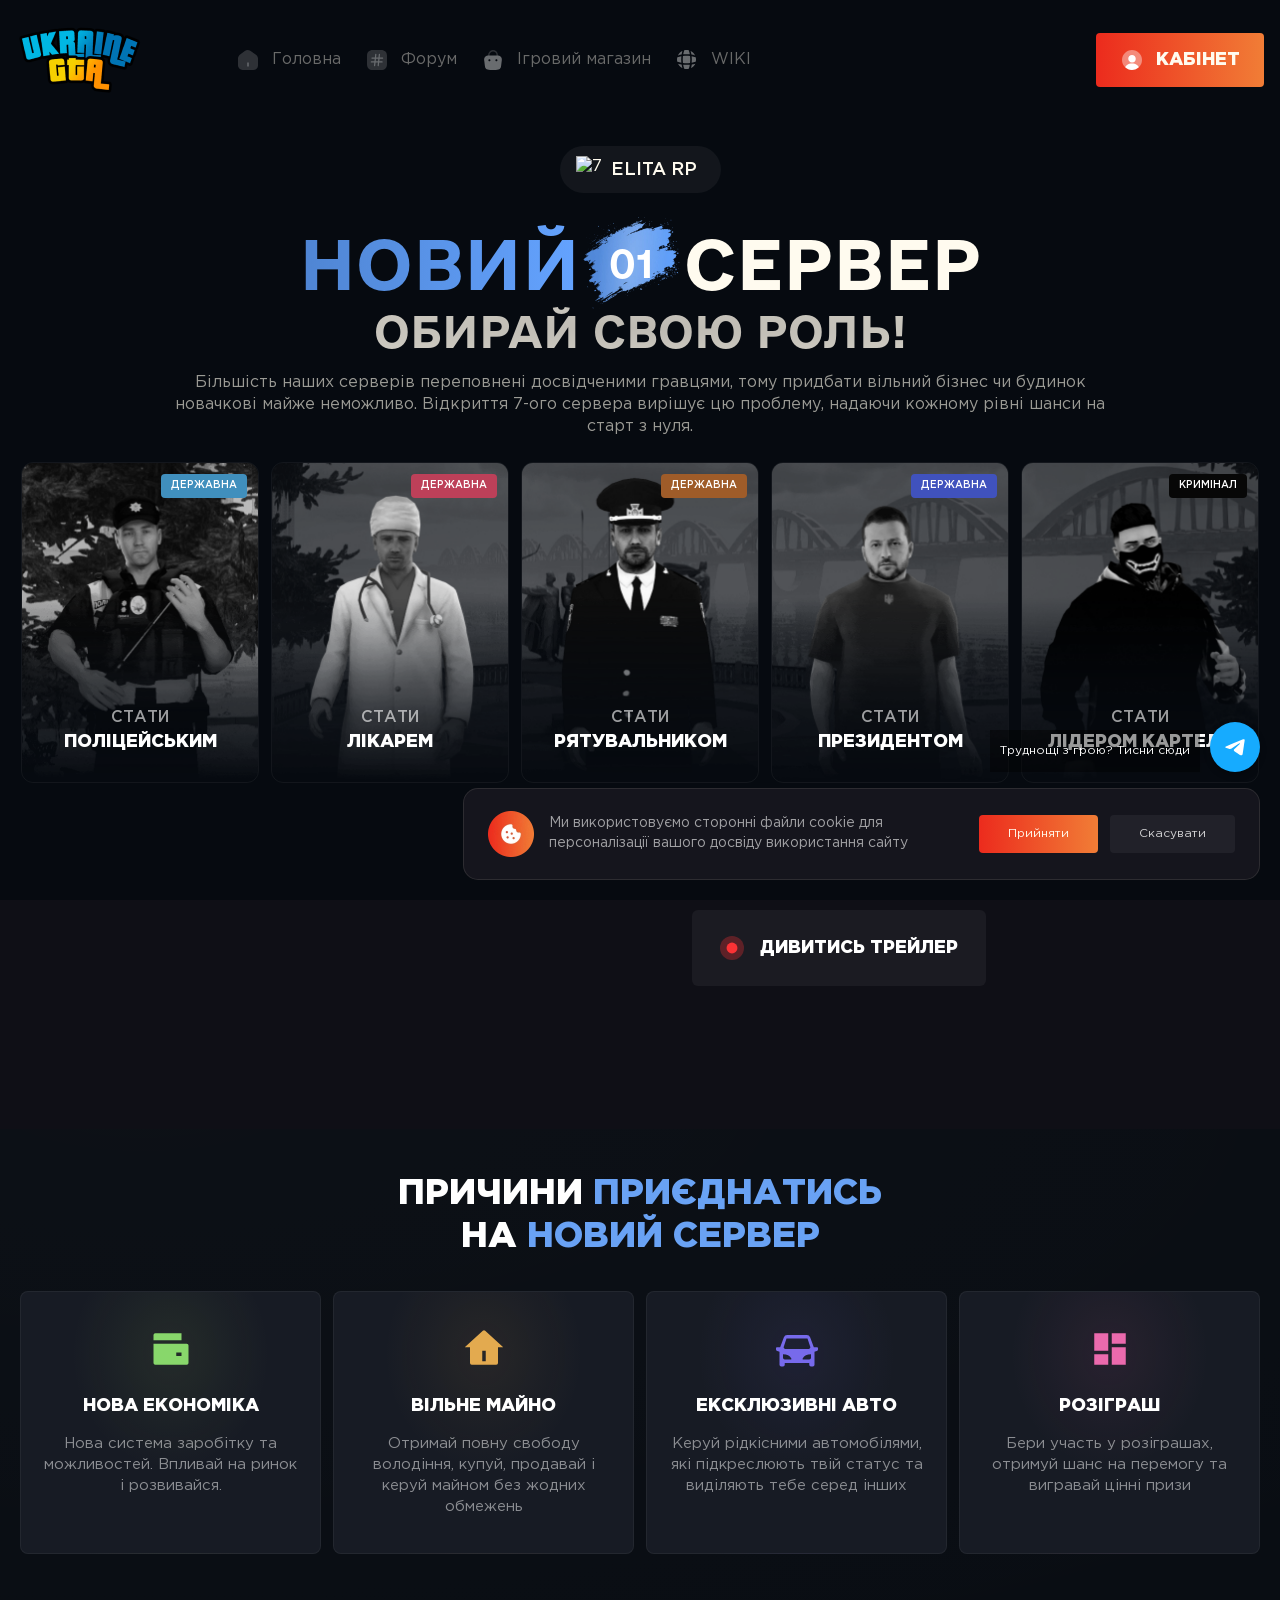
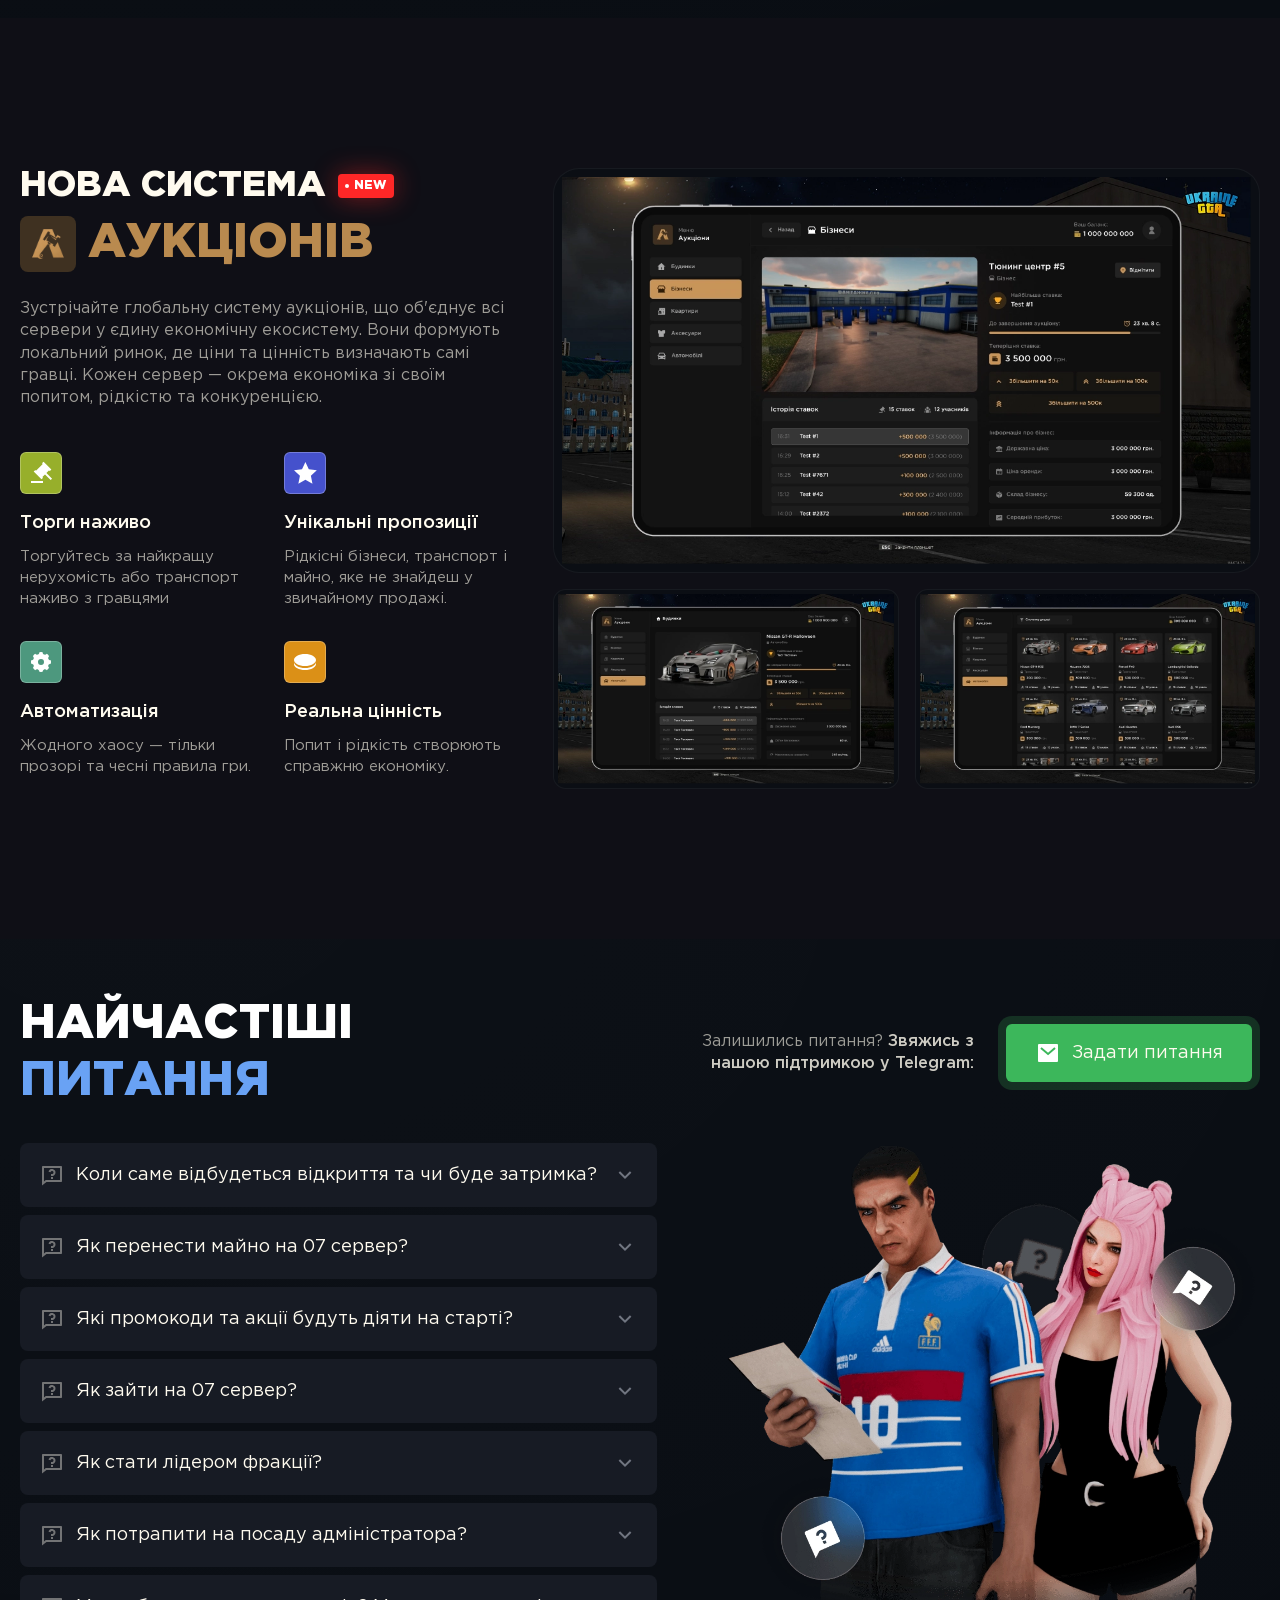
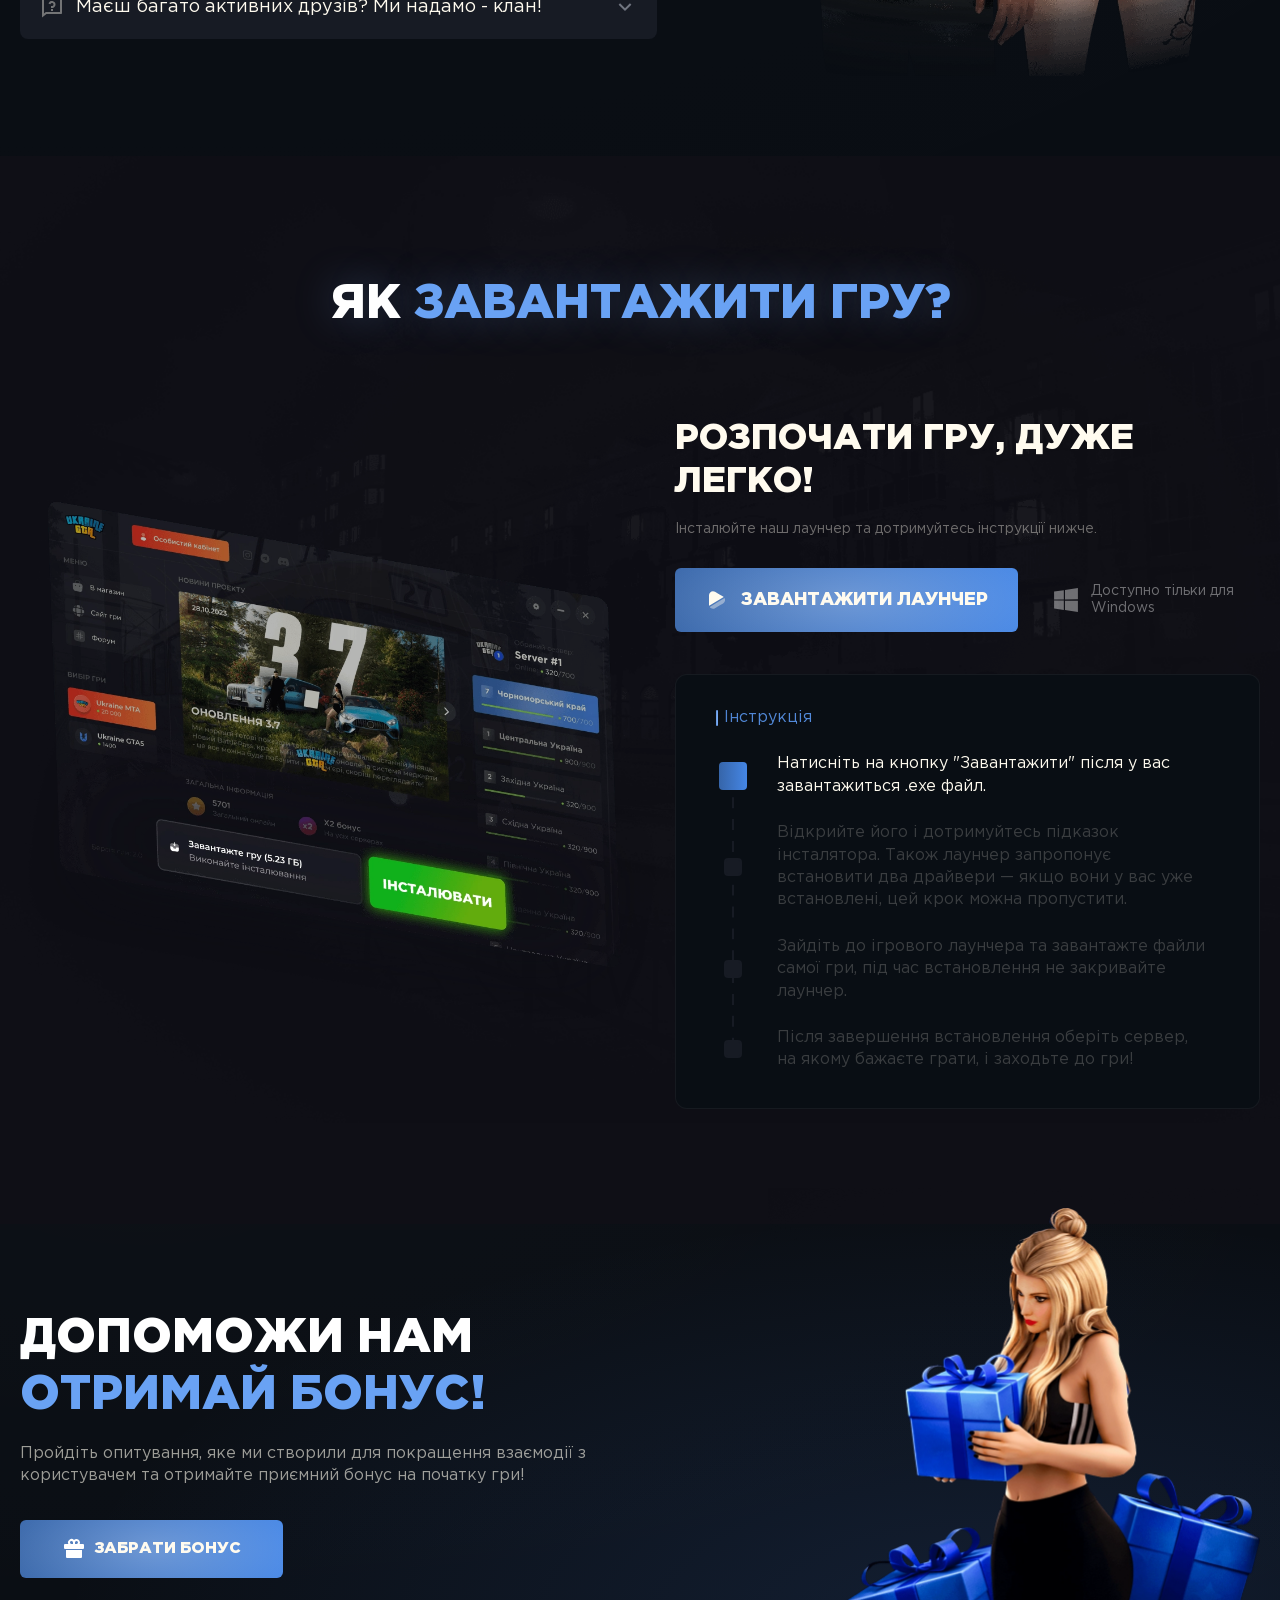
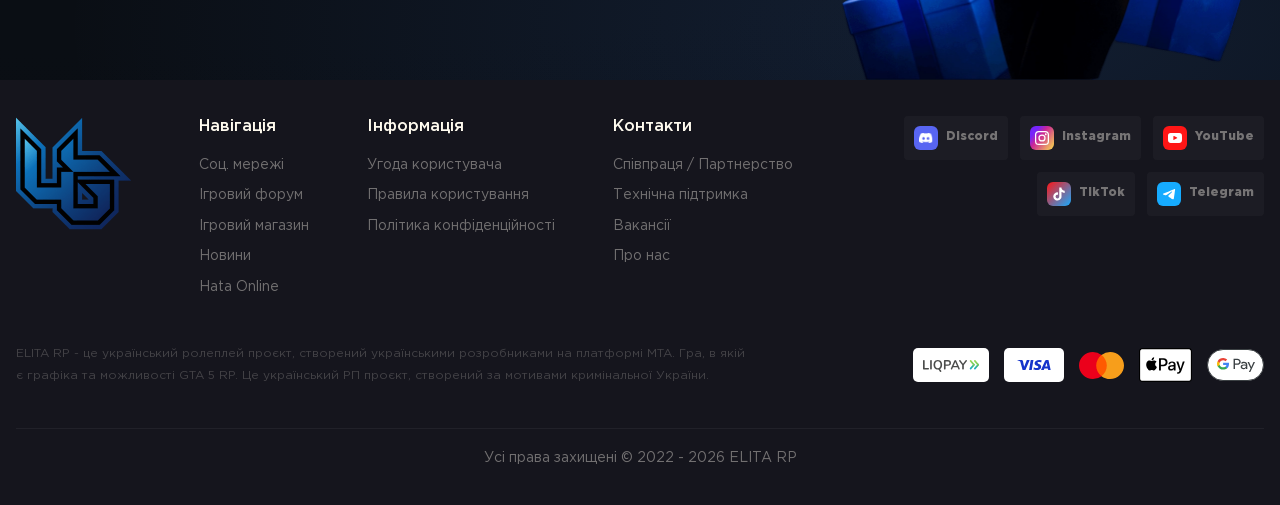
==== commit 2a9f533b: "Update index.html" ====
--- a/127.0.0.1_8081/dl/index.html
+++ b/127.0.0.1_8081/dl/index.html
@@ -1,5 +1,5 @@
-<!DOCTYPE html><html lang="uk"><head><title>Відкриття нового сервера UKRAINE GTA 07 — Чорноморський край | Нова економіка та можливості</title>
-<meta name="description" content="Анонс відкриття нового сервера UKRAINE GTA 07 «Чорноморський край». На вас чекає оновлена економіка, нові знайомства, унікальні можливості для розвитку та захопливе ігрове життя. Приєднуйтесь та почніть нову історію вже сьогодні!">
+<!DOCTYPE html><html lang="uk"><head><title>Повернення легендарного проекта ELITA RP — Центральна Україна | Нова економіка та можливості</title>
+<meta name="description" content="Анонс повернення легендарного проекта ELITA RP «Центральна Україна». На вас чекає оновлена економіка, нові знайомства, унікальні можливості для розвитку та захопливе ігрове життя. Приєднуйтесь та почніть нову історію вже сьогодні!">
 
 <meta charset="UTF-8">
 <meta name="format-detection" content="telephone=no">
@@ -47,10 +47,10 @@
 <meta name="msapplication-TileColor" content="#15151D">
 <meta name="theme-color" content="#15151D">
 
-<meta property="og:site_name" content="Онлайн гра про Україну - UKRAINE GTA">
+<meta property="og:site_name" content="Онлайн гра про Україну - ELITA RP">
 <meta property="og:type" content="website">
-<meta property="og:title" content="Відкриття нового сервера UKRAINE GTA 07 — Чорноморський край | Нова економіка та можливості">
-<meta property="og:url" content="https://ukraine-gta.com.ua/uk/black-sea-region">
+<meta property="og:title" content="Повернення легендарного проекта ELITA RP — Центральна Україна | Нова економіка та можливості">
+<meta property="og:url" content="https://ukraine-gta.com.ua/uk/central-ukraine">
 
 
 
@@ -59,8 +59,8 @@
             "@context": "https://schema.org",
             "@type": "WebSite",
             "url": "https://ukraine-gta.com.ua/",
-            "name": "Відкриття нового сервера UKRAINE GTA 07 — Чорноморський край | Нова економіка та можливості",
-                    "description": "Анонс відкриття нового сервера UKRAINE GTA 07 «Чорноморський край». На вас чекає оновлена економіка, нові знайомства, унікальні можливості для розвитку та захопливе ігрове життя. Приєднуйтесь та почніть нову історію вже сьогодні!",
+            "name": "Повернення легендарного проекта ELITA RP — Центральна Україна | Нова економіка та можливості",
+                    "description": "Анонс повернення легендарного проекта ELITA RP «Центральна Україна». На вас чекає оновлена економіка, нові знайомства, унікальні можливості для розвитку та захопливе ігрове життя. Приєднуйтесь та почніть нову історію вже сьогодні!",
                     "potentialAction": {
                             "@type": "SearchAction",
                             "target": "https://ukraine-gta.com.ua/?s={search_term_string}",
@@ -68,7 +68,7 @@
                     },
                     "publisher": {
                             "@type": "Organization",
-                            "name": "Відкриття нового сервера UKRAINE GTA 07 — Чорноморський край | Нова економіка та можливості",
+                            "name": "Повернення легендарного проекта ELITA RP — Центральна Україна | Нова економіка та можливості",
                             "logo": {
                             "@type": "ImageObject",
                             "url": "https://ukraine-gta.com.ua/images/main-img/logo.png"
@@ -211,12 +211,12 @@
 <main class="new-server">
     <section class="new-server__main-block main-block">
         <div class="main-block__server-label">
-            <img src="../../ukraine-gta.com.ua/images/svg/s7_v%3D2.svg" alt="7 сервер Ukraine Gta Чорноморський край">
-            <span>Чорноморський край</span>
+            <img src="https://ukraine-gta.com.ua/images/pages/giveaway/01.webp" alt="7 сервер Ukraine Gta Чорноморський край">
+            <span>ELITA RP</span>
         </div>
 
         <h1 class="main-block__title">
-            <span class="blue">НОВИЙ</span> <span class="number">07</span> <span class="white">СЕРВЕР</span>
+            <span class="blue">НОВИЙ</span> <span class="number">01</span> <span class="white">СЕРВЕР</span>
         </h1>
         <h2 class="main-block__sub-title">ОБИРАЙ СВОЮ РОЛЬ!</h2>
         <p class="main-block__text">
@@ -866,7 +866,7 @@
                 </div>
                 <div class="footer__info">
                     <div class="footer__text" custom-lang="footer-description">
-                        Україна ГТА - це український ролеплей проєкт, створений українськими розробниками на платформі MTA. Гра, в якій є графіка та можливості GTA 5 RP. Це український РП проєкт, створений за мотивами кримінальної України.                    </div>
+                        ELITA RP - це український ролеплей проєкт, створений українськими розробниками на платформі MTA. Гра, в якій є графіка та можливості GTA 5 RP. Це український РП проєкт, створений за мотивами кримінальної України.                    </div>
                     <div class="footer__payments">
                         <div class="footer__payment">
                             <img loading="lazy" src="../../ukraine-gta.com.ua/images/svg/liqpay.svg" alt="liqpay">
@@ -887,7 +887,7 @@
                 </div>
                 <div class="footer__bottom">
                     <div class="footer__copy" custom-lang="footer-copy">
-                        Усі права захищені © 2022 - 2026 UKRAINE GTA                    </div>
+                        Усі права захищені © 2022 - 2026 ELITA RP                    </div>
                 </div>
             </div>
         </footer>
@@ -945,4 +945,4 @@
 
 
 
-</body></html>+</body></html>
